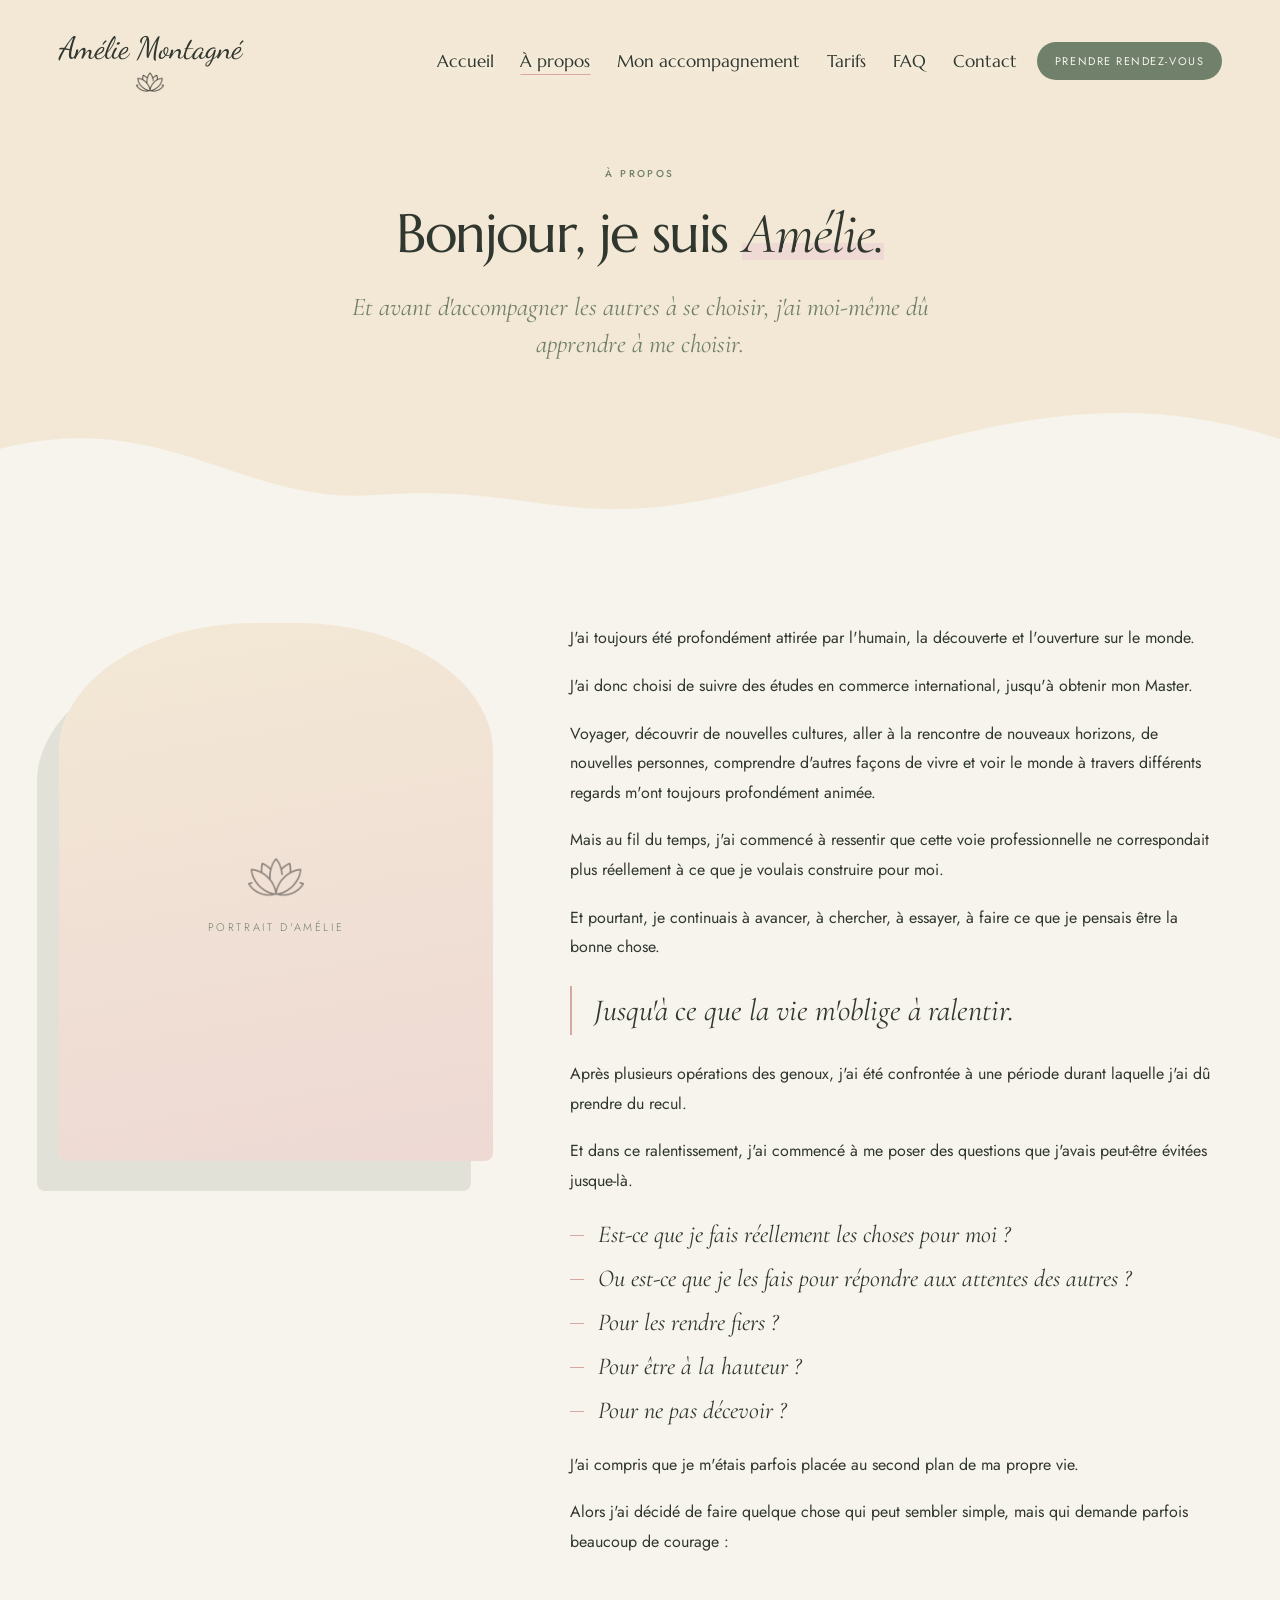
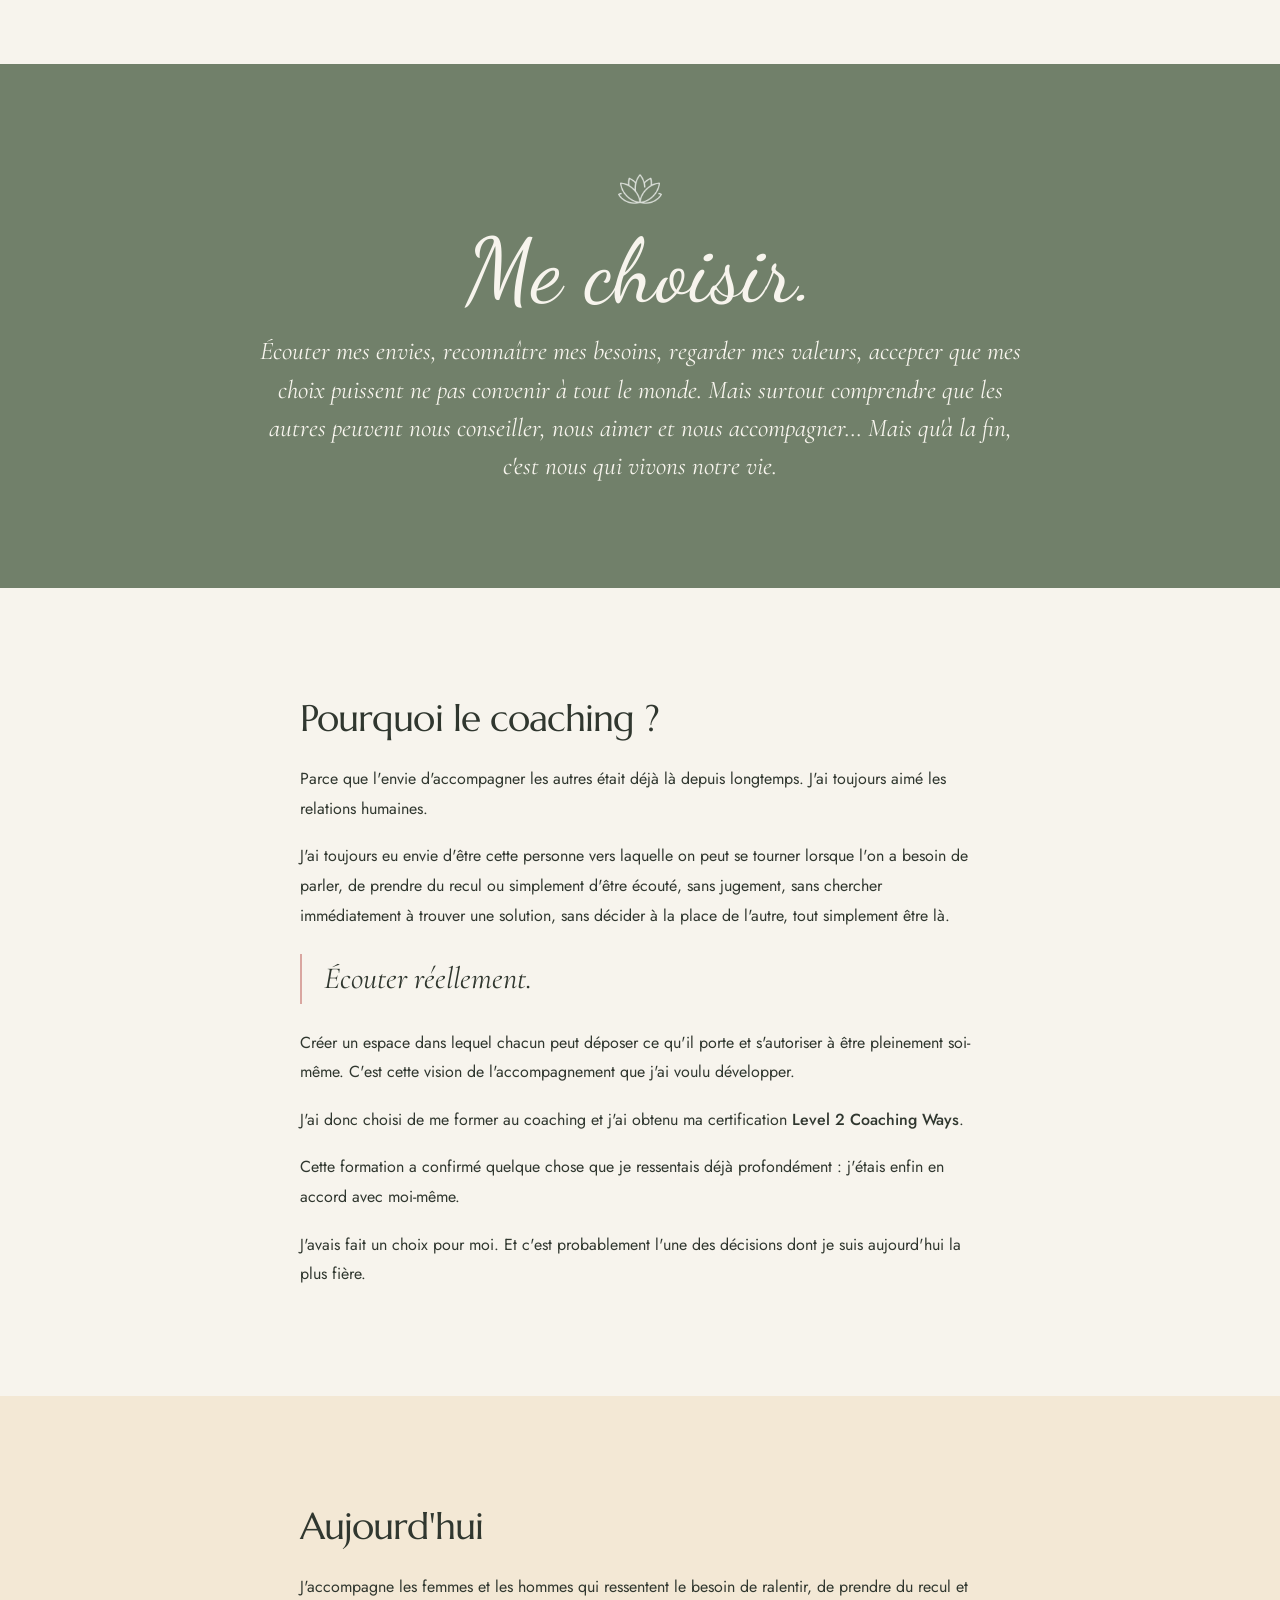
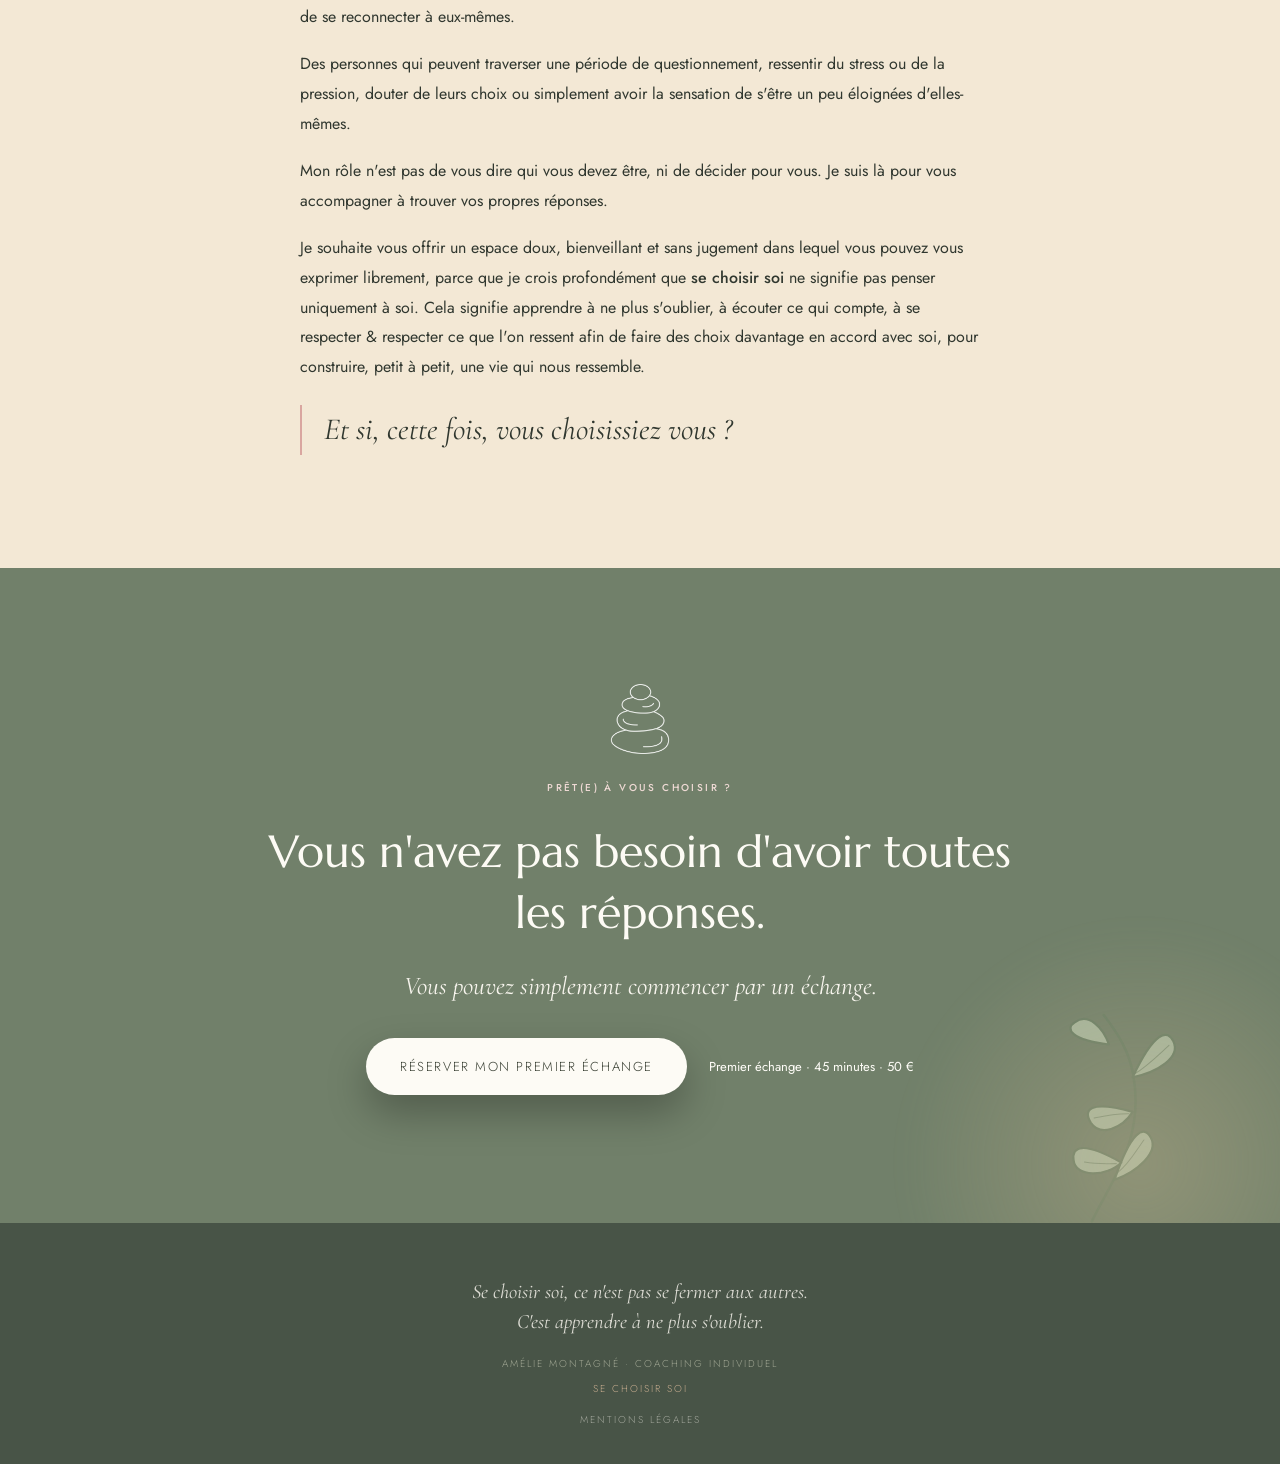
==== public/a-propos.html @ 9d9b241a "Passe le site en plusieurs pages avec les textes du brief d'Amélie Le brief d'Amélie (13 pages) four" ====
<!DOCTYPE html>
<html lang="fr">
<head>
<meta charset="utf-8">
<meta name="viewport" content="width=device-width, initial-scale=1, viewport-fit=cover">
<title>À propos — Amélie Montagné · Se choisir soi</title>
<meta name="description" content="Avant d'accompagner les autres à se choisir, Amélie Montagné a dû apprendre à se choisir elle-même. Son parcours, et pourquoi le coaching.">
<meta name="robots" content="noindex, nofollow">
<meta name="theme-color" content="#474E3F">
<link rel="icon" href="favicon-v1.png">
<link rel="preconnect" href="https://fonts.googleapis.com">
<link rel="preconnect" href="https://fonts.gstatic.com" crossorigin>
<link href="https://fonts.googleapis.com/css2?family=Cormorant+Garamond:ital,wght@0,300;0,400;1,300&family=Dancing+Script:wght@400;500&family=Jost:wght@300;400;500&family=Marcellus&display=swap" rel="stylesheet">
<link rel="stylesheet" href="tokens.css">
<link rel="stylesheet" href="styles.css">
</head>
<body>

<div class="page">

  <!-- ========== NAV — identique sur toutes les pages (sticky, height:0) ========== -->
  <div class="nav-wrap" id="nav">
    <header class="nav">
      <div class="nav-bar">
        <nav class="nav-links" aria-label="Navigation principale">
          <a href="index.html">Accueil</a>
          <a href="a-propos.html" aria-current="page">À propos</a>
          <a href="accompagnements.html">Mon accompagnement</a>
          <a href="accompagnements.html#tarifs">Tarifs</a>
          <a href="faq.html">FAQ</a>
          <a href="contact.html">Contact</a>
        </nav>
        <a class="nav-cta" href="contact.html">Prendre rendez-vous</a>
        <button class="burger" type="button" aria-label="Ouvrir le menu" aria-expanded="false" aria-controls="menu">
          <span></span><span></span>
        </button>
      </div>
    </header>
  </div>

  <!-- ========== EN-TÊTE DE PAGE ========== -->
  <header class="page-head">
    <a class="page-brand" href="index.html" aria-label="Amélie Montagné, retour à l'accueil">
      <span class="page-brand-name">Amélie Montagné</span>
      <img class="page-brand-lotus" src="illustrations/lotus-personnel.png" alt="" width="512" height="512">
    </a>
    <div class="page-head-in">
      <p class="eyebrow page-eyebrow">À propos</p>
      <h1 class="page-title">Bonjour, je suis <em>Amélie.</em></h1>
      <p class="page-lead">Et avant d'accompagner les autres à se choisir, j'ai moi-même dû apprendre à me choisir.</p>
    </div>
    <div class="hero-wave" aria-hidden="true"><svg viewBox="0 0 1440 130" preserveAspectRatio="none"><path d="M0 53C184 5 270 116 422 105c173-13 211 40 389 2 220-48 399-143 629-65v88H0Z" fill="#F7F4ED"/></svg></div>
  </header>

  <!-- ========== SON PARCOURS ========== -->
  <section class="story" aria-label="Mon parcours">
    <!-- À REMPLACER par le portrait d'Amélie. -->
    <figure class="portrait portrait--tall" aria-label="Emplacement réservé au portrait d'Amélie">
      <img class="portrait-lotus" src="illustrations/lotus-personnel.png" alt="" width="512" height="512" loading="lazy">
      <figcaption>Portrait d'Amélie</figcaption>
    </figure>
    <div class="prose">
      <p>J'ai toujours été profondément attirée par l'humain, la découverte et l'ouverture sur le monde.</p>
      <p>J'ai donc choisi de suivre des études en commerce international, jusqu'à obtenir mon Master.</p>
      <p>Voyager, découvrir de nouvelles cultures, aller à la rencontre de nouveaux horizons, de nouvelles personnes, comprendre d'autres façons de vivre et voir le monde à travers différents regards m'ont toujours profondément animée.</p>
      <p>Mais au fil du temps, j'ai commencé à ressentir que cette voie professionnelle ne correspondait plus réellement à ce que je voulais construire pour moi.</p>
      <p>Et pourtant, je continuais à avancer, à chercher, à essayer, à faire ce que je pensais être la bonne chose.</p>
      <p class="pull">Jusqu'à ce que la vie m'oblige à ralentir.</p>
      <p>Après plusieurs opérations des genoux, j'ai été confrontée à une période durant laquelle j'ai dû prendre du recul.</p>
      <p>Et dans ce ralentissement, j'ai commencé à me poser des questions que j'avais peut-être évitées jusque-là.</p>
      <ul class="questions">
        <li>Est-ce que je fais réellement les choses pour moi&nbsp;?</li>
        <li>Ou est-ce que je les fais pour répondre aux attentes des autres&nbsp;?</li>
        <li>Pour les rendre fiers&nbsp;?</li>
        <li>Pour être à la hauteur&nbsp;?</li>
        <li>Pour ne pas décevoir&nbsp;?</li>
      </ul>
      <p>J'ai compris que je m'étais parfois placée au second plan de ma propre vie.</p>
      <p>Alors j'ai décidé de faire quelque chose qui peut sembler simple, mais qui demande parfois beaucoup de courage&nbsp;:</p>
    </div>
  </section>

  <!-- ========== ME CHOISIR ========== -->
  <section class="statement statement--word" aria-labelledby="me-choisir">
    <img class="statement-lotus" src="illustrations/lotus-personnel.png" alt="" width="512" height="512" loading="lazy">
    <h2 class="statement-word" id="me-choisir">Me choisir.</h2>
    <p class="statement-sub">Écouter mes envies, reconnaître mes besoins, regarder mes valeurs, accepter que mes choix puissent ne pas convenir à tout le monde. Mais surtout comprendre que les autres peuvent nous conseiller, nous aimer et nous accompagner… Mais qu'à la fin, c'est nous qui vivons notre vie.</p>
  </section>

  <!-- ========== POURQUOI LE COACHING ? ========== -->
  <section class="prose-sec" aria-labelledby="pourquoi">
    <div class="prose">
      <h2 id="pourquoi">Pourquoi le coaching&nbsp;?</h2>
      <p>Parce que l'envie d'accompagner les autres était déjà là depuis longtemps. J'ai toujours aimé les relations humaines.</p>
      <p>J'ai toujours eu envie d'être cette personne vers laquelle on peut se tourner lorsque l'on a besoin de parler, de prendre du recul ou simplement d'être écouté, sans jugement, sans chercher immédiatement à trouver une solution, sans décider à la place de l'autre, tout simplement être là.</p>
      <p class="pull">Écouter réellement.</p>
      <p>Créer un espace dans lequel chacun peut déposer ce qu'il porte et s'autoriser à être pleinement soi-même. C'est cette vision de l'accompagnement que j'ai voulu développer.</p>
      <p>J'ai donc choisi de me former au coaching et j'ai obtenu ma certification <b>Level 2 Coaching Ways</b>.</p>
      <p>Cette formation a confirmé quelque chose que je ressentais déjà profondément&nbsp;: j'étais enfin en accord avec moi-même.</p>
      <p>J'avais fait un choix pour moi. Et c'est probablement l'une des décisions dont je suis aujourd'hui la plus fière.</p>
    </div>
  </section>

  <!-- ========== AUJOURD'HUI ========== -->
  <section class="prose-sec prose-sec--beige" aria-labelledby="aujourdhui">
    <div class="prose">
      <h2 id="aujourdhui">Aujourd'hui</h2>
      <p>J'accompagne les femmes et les hommes qui ressentent le besoin de ralentir, de prendre du recul et de se reconnecter à eux-mêmes.</p>
      <p>Des personnes qui peuvent traverser une période de questionnement, ressentir du stress ou de la pression, douter de leurs choix ou simplement avoir la sensation de s'être un peu éloignées d'elles-mêmes.</p>
      <p>Mon rôle n'est pas de vous dire qui vous devez être, ni de décider pour vous. Je suis là pour vous accompagner à trouver vos propres réponses.</p>
      <p>Je souhaite vous offrir un espace doux, bienveillant et sans jugement dans lequel vous pouvez vous exprimer librement, parce que je crois profondément que <b>se choisir soi</b> ne signifie pas penser uniquement à soi. Cela signifie apprendre à ne plus s'oublier, à écouter ce qui compte, à se respecter &amp; respecter ce que l'on ressent afin de faire des choix davantage en accord avec soi, pour construire, petit à petit, une vie qui nous ressemble.</p>
      <p class="pull">Et si, cette fois, vous choisissiez vous&nbsp;?</p>
    </div>
  </section>

  <!-- ========== PRÊT(E) À VOUS CHOISIR ? ========== -->
  <section class="final" aria-labelledby="final-title">
    <img class="final-branch" src="illustrations/branch.svg" alt="" width="180" height="220" loading="lazy">
    <span class="halo halo--a"></span>
    <img class="final-stones" src="illustrations/stones.png" alt="" width="512" height="512" loading="lazy">
    <p class="eyebrow final-eyebrow">Prêt(e) à vous choisir&nbsp;?</p>
    <h2 class="final-title" id="final-title">Vous n'avez pas besoin d'avoir toutes les réponses.</h2>
    <p class="final-text">Vous pouvez simplement commencer par un échange.</p>
    <div class="final-row">
      <a class="btn btn--ivory js-book" href="#" aria-disabled="true">Réserver mon premier échange</a>
      <span class="final-note">Premier échange · 45 minutes · 50 €</span>
    </div>
  </section>

  <footer class="foot">
    <ul class="foot-social" id="foot-social" hidden>
      <li><a class="foot-ico" data-net="instagram" href="#" aria-label="Instagram" rel="noopener" target="_blank">
        <svg viewBox="0 0 24 24" width="18" height="18" fill="none" stroke="currentColor" stroke-width="1.4" aria-hidden="true"><rect x="3" y="3" width="18" height="18" rx="5"></rect><circle cx="12" cy="12" r="4"></circle><circle cx="17.2" cy="6.8" r="1.1" fill="currentColor" stroke="none"></circle></svg>
      </a></li>
      <li><a class="foot-ico" data-net="facebook" href="#" aria-label="Facebook" rel="noopener" target="_blank">
        <svg viewBox="0 0 24 24" width="18" height="18" fill="none" stroke="currentColor" stroke-width="1.4" aria-hidden="true"><path d="M14.5 8.5V6.9c0-.8.3-1.4 1.5-1.4h1.4V2.6c-.6-.1-1.4-.1-2.3-.1-2.4 0-3.9 1.4-3.9 4v2h-2.6v3h2.6v8h3.3v-8h2.5l.4-3z"></path></svg>
      </a></li>
    </ul>

    <a class="foot-mail" id="foot-mail" href="#" hidden></a>

    <p class="foot-sign">Se choisir soi, ce n'est pas se fermer aux autres.<br>C'est apprendre à ne plus s'oublier.</p>
    <span>Amélie Montagné · Coaching individuel</span>
    <span>Se choisir soi</span>

    <nav class="foot-links" aria-label="Liens légaux">
      <a href="mentions-legales.html">Mentions légales</a>
    </nav>
  </footer>

</div>

<!-- ========== Menu mobile — identique sur toutes les pages ========== -->
<div class="menu" id="menu" role="dialog" aria-modal="true" aria-label="Menu">
  <div class="menu-top">
    <img class="menu-lockup" src="logo-lockup-ivoire-v2.png" alt="Amélie Montagné" width="600" height="378">
    <button class="menu-close" type="button" aria-label="Fermer le menu">
      <svg width="22" height="22" viewBox="0 0 24 24" fill="none" stroke="#FBF8F0" stroke-width="1.2" stroke-linecap="round"><path d="M5 5l14 14M19 5L5 19"></path></svg>
    </button>
  </div>
  <nav class="menu-links" aria-label="Navigation mobile">
    <a href="index.html">Accueil</a>
    <a href="a-propos.html">À propos</a>
    <a href="accompagnements.html">Mon accompagnement</a>
    <a href="accompagnements.html#tarifs">Tarifs</a>
    <a href="faq.html">FAQ</a>
    <a href="contact.html">Contact</a>
  </nav>
  <a class="menu-cta" href="contact.html">Prendre rendez-vous</a>
</div>

<script src="site.js"></script>
</body>
</html>
---- public/tokens.css ----
/*
  Design tokens extraits du site "Amélie Montagné — Se choisir soi"
  (maquette Quattro Visual : https://www.quattrovisual.com/amelie-montagne-maquette1)
  Extraction fidèle des custom properties CSS trouvées dans :root.
  À coller tel quel en haut de votre feuille de style principale.
*/

:root {
  /* Direction artistique Se choisir soi : photo chaude, sauge et accent feutre */
  --art-cream: #F7F4ED;
  --art-beige: #F3E8D5;
  --art-sage: #71806A;
  --art-sage-light: #A7B29D;
  --art-pink: #D9A6A0;
  --art-pink-light: #EED9D4;
  --art-ink: #30372F;
  /* Lotus noir fourni : 1 = noir d'origine ; 0.78 l'adoucit pour se fondre dans la teinte du logo. */
  --hero-lotus-opacity: .78;
  /* Photo principale : 1 = rendu d'origine ; moins de 1 = effet atténué */
  --hero-brightness: 1;
  --hero-saturation: 1;
  /* Premier écran, sur ordinateur : baissez ces tailles pour alléger les blocs rouge et vert. */
  --hero-logo-size: clamp(36px, 3.35vw, 52px);  /* Nom Amélie Montagné */
  --hero-title-size: clamp(44px, 4.25vw, 61px); /* Grand titre à droite */
  --hero-copy-size: clamp(16px, 1.28vw, 19px); /* Paragraphe sous le titre */
  --hero-button-size: 19px;                    /* Texte du bouton vert */
  /* Position du bloc vert : augmentez le décalage pour le pousser à droite. */
  --hero-text-right-shift: 50px;
  /* Distance depuis le haut : augmentez-la pour éloigner le titre du logo. */
  --hero-text-start: 214px;
  /* Espace entre le lotus et « Coaching individuel · … » : baissez-le pour rapprocher le texte. */
  --hero-tagline-gap: 14px;
  /* Verts (couleur de marque) */
  --green-brand:   #555C4C;
  --green-deep:    #4C5343;
  --green-light:   #6E7663;
  --green-darkest: #3F463A;

  /* Encre / textes */
  --ink:       #3A4034;
  --text:      #6E6858;
  --text-soft: #8C8574;

  /* Fonds clairs */
  --ivory:      #FBF8F0;
  --ivory-alt:  #FDFBF5;
  --beige:      #F7F3E9;
  --beige-deep: #EFEADC;
  --line:       #E6E2D2;

  /* Accents */
  --taupe:      #C6AC8F;
  --ocre-dark:  #A08A63;
  --ocre-light: #E3C79A;
  --sage:       #DCE2C8;
  --sage-chip:  #DDE3CB;

  /* Placeholders (utilisés pour les zones photo) */
  --ph-1: #E4D9C4;
  --ph-2: #CFD6BB;
  --ph-3: #C9C2A6;
  --ph-4: #9EA882;

  /* Texte/overlay sur fond vert */
  --on-green:      #FBF8F0;
  --on-green-soft: rgba(251,248,240,.78);
  --on-green-mute: rgba(251,248,240,.62);
  --hair-green:    rgba(251,248,240,.16);
  --hair-light:    rgba(58,64,52,.12);

  /* Effet verre / glassmorphism (cartes du hero) */
  --glass-bg:     rgba(251,248,240,.10);
  --glass-border: rgba(251,248,240,.18);

  /* Rythme / espacements responsives */
  --sec-x: clamp(26px, 4.6vw, 60px);
  --sec-y: clamp(66px, 8.4vw, 120px);
  --nav-x: clamp(16px, 3.5vw, 50px);
  --nav-y: clamp(16px, 2.4vw, 34px);

  /* Easing des transitions */
  --ease: cubic-bezier(.4,0,.2,1);
}

/*
  Polices (Google Fonts) réellement utilisées par le site — 3 familles :
  - Jost, sans-serif                 → corps de texte / UI
  - Marcellus, serif                 → titres
  - "Cormorant Garamond", serif      → citations en italique (ex: « Je peux souffler ici. »)

  (Note : "Inter" et "Roboto Mono" apparaissent aussi dans le CSS calculé de
  l'onglet, mais via des @font-face pointant vers "chrome-extension://" —
  ce sont des polices injectées par une extension du navigateur, pas par le
  site lui-même. Ignorez-les.)

  Le <link> Google Fonts exact (avec les bonnes graisses) est déjà dans le
  <head> de index.html si vous avez copié le code source de la page :
  https://fonts.googleapis.com/css2?family=Cormorant+Garamond:ital,wght@0,300;0,400;1,300&family=Jost:wght@300;400;500&family=Marcellus&display=swap
*/
---- public/styles.css ----
/* ============================================================
   Amelie Montagne — maquette 1 « Aura »
   Feuille de style principale.
   Les variables (:root) vivent dans tokens.css, charge AVANT ce fichier.
   Desktop >= 1024px · mobile < 1024px (elargi a 720px entre 768 et 1023)
   ============================================================ */

/* ---------- Reset ---------- */
*,*::before,*::after{box-sizing:border-box}
html{
  overflow-x:clip;              /* clip (et non hidden) : ne casse pas position:sticky */
  scroll-behavior:smooth;
  -webkit-text-size-adjust:100%;
}
body{
  margin:0;
  font-family:'Jost',sans-serif;
  font-weight:300;
  background:var(--green-darkest);
  color:var(--text);
  -webkit-font-smoothing:antialiased;
}
img{display:block;max-width:100%}
svg{display:block}
h1,h2,h3,p,figure,ul,li{margin:0;padding:0}
ul{list-style:none}
a{color:inherit;text-decoration:none}
button{font:inherit;color:inherit;background:none;border:0;padding:0;cursor:pointer}
[id]{scroll-margin-top:120px}

/* ---------- Animations ---------- */
@keyframes floatA{0%,100%{transform:translateY(0)}50%{transform:translateY(-18px)}}
@keyframes floatB{0%,100%{transform:translateY(0) rotate(-2deg)}50%{transform:translateY(-26px) rotate(-2deg)}}
@keyframes spinSlow{to{transform:rotate(360deg)}}
@keyframes sheen{0%{background-position:-60% 0}100%{background-position:160% 0}}
@keyframes menuIn{from{opacity:0}to{opacity:1}}

/* ---------- Page ---------- */
.page{
  max-width:1440px;
  margin:0 auto;
  background:var(--ivory-alt);
  position:relative;
}

/* ============================================================
   NAV — sticky sans bug
   height:0 => la barre ne consomme aucune hauteur de flux et
   reste collee en haut. Aucun ancetre en overflow:hidden.
   ============================================================ */
.nav-wrap{
  position:sticky;
  top:0;
  z-index:60;
  height:0;                       /* pas de saut de layout */
  pointer-events:none;
}
.nav{
  pointer-events:auto;
  margin:0 var(--nav-x);
  padding-top:calc(var(--nav-y) + env(safe-area-inset-top, 0px));
}
.nav-bar{
  display:flex;
  align-items:center;
  justify-content:space-between;
  gap:20px;
  padding:14px 22px 14px 26px;
  border-radius:99px;
  background:var(--glass-bg);
  border:1px solid var(--glass-border);
  -webkit-backdrop-filter:blur(14px);
  backdrop-filter:blur(14px);
  transition:background .2s var(--ease), box-shadow .2s var(--ease), border-color .2s var(--ease);
}
.nav-wrap.is-scrolled .nav-bar{
  background:rgba(71,78,63,.82);
  border-color:rgba(251,248,240,.14);
  box-shadow:0 8px 24px rgba(20,24,16,.25);
}
.nav-brand{display:flex;align-items:center;gap:14px;min-width:0}
.nav-lockup{height:46px;width:auto;flex:none}
.menu-lockup{height:38px;width:auto;flex:none}
.nav-links{
  display:flex;gap:26px;
  font-size:12px;letter-spacing:.16em;text-transform:uppercase;
  color:rgba(253,251,245,.78);
}
.nav-links a{transition:color .18s var(--ease)}
.nav-links a:hover{color:var(--ivory-alt)}
.nav-cta{
  background:var(--ivory-alt);color:var(--ink);
  font-size:12px;letter-spacing:.16em;text-transform:uppercase;
  padding:12px 22px;border-radius:99px;white-space:nowrap;
  transition:background .18s var(--ease);
}
.nav-cta:hover{background:#F2ECDD}
.burger{display:none;flex-direction:column;gap:5px;padding:8px 4px}
.burger span{width:20px;height:1px;background:var(--ivory);display:block}
.is-inert{cursor:default;opacity:.72}

/* ---------- Menu mobile plein ecran ---------- */
.menu{
  position:fixed;inset:0;z-index:100;
  background:var(--green-deep);
  display:none;
  flex-direction:column;
  padding:calc(24px + env(safe-area-inset-top,0px)) 26px calc(34px + env(safe-area-inset-bottom,0px));
}
.menu.is-open{display:flex;animation:menuIn .2s var(--ease)}
.menu-top{display:flex;align-items:center;justify-content:space-between}
.menu-close{width:44px;height:44px;display:flex;align-items:center;justify-content:center;margin-right:-10px}
.menu-links{
  display:flex;flex-direction:column;gap:26px;
  margin:auto 0;
  font-family:'Marcellus',serif;font-size:26px;color:var(--ivory);
}
.menu-links a{transition:color .18s var(--ease)}
.menu-links a:hover{color:var(--ocre-light)}
.menu-cta{
  display:block;text-align:center;
  background:var(--ivory);color:var(--ink);
  font-size:13px;letter-spacing:.14em;text-transform:uppercase;
  padding:18px 0;border-radius:99px;
}

/* ---------- Primitives ---------- */
.eyebrow{
  display:flex;align-items:center;gap:clamp(12px,1vw,14px);
  font-size:clamp(10px,.78vw,11px);
  letter-spacing:.38em;text-transform:uppercase;
}
.eyebrow .rule{width:clamp(28px,2.6vw,38px);height:1px;display:block;flex:none}
.eyebrow--hero{color:#D9C9A7;letter-spacing:.44em}
.eyebrow--hero .rule{background:rgba(227,199,154,.8)}
.eyebrow--light{color:#A3B18A}
.eyebrow--light .rule{display:none}
.eyebrow--on-green{color:var(--sage);letter-spacing:.4em;justify-content:center}
.eyebrow--on-green .rule{background:var(--taupe)}
.eyebrow--ocre{color:var(--ocre-dark);letter-spacing:.4em}
.eyebrow--ocre .rule{background:var(--taupe)}

.btn{
  display:inline-block;text-align:center;
  border-radius:99px;white-space:nowrap;
  font-size:clamp(13px,1vw,14px);letter-spacing:.12em;text-transform:uppercase;
  transition:background .18s var(--ease), border-color .18s var(--ease), color .18s var(--ease);
}
.btn--ivory{
  background:var(--ivory-alt);color:var(--ink);
  padding:19px 34px;box-shadow:0 18px 40px rgba(0,0,0,.28);
}
.btn--ivory:hover{background:#F2ECDD}
.btn--ghost{
  border:1px solid rgba(253,251,245,.4);color:var(--ivory-alt);
  padding:18px 30px;
}
.btn--ghost:hover{border-color:var(--ivory-alt)}
.btn--outline{
  border:1px solid rgba(251,248,240,.42);color:var(--ivory);
  font-size:12px;letter-spacing:.18em;padding:17px 32px;
}
.btn--outline:hover{border-color:var(--ivory)}
.btn--green{
  background:var(--green-brand);color:var(--ivory-alt);
  font-size:12px;letter-spacing:.16em;padding:17px 30px;
  box-shadow:0 18px 32px rgba(58,64,52,.22);
}
.btn--green:hover{background:#4C5343}
.link-under{
  align-self:flex-start;
  font-size:clamp(12px,1vw,13px);letter-spacing:.18em;text-transform:uppercase;
  color:var(--ink);border-bottom:1px solid var(--taupe);padding-bottom:6px;
  transition:color .18s var(--ease), border-color .18s var(--ease);
}
.link-under:hover{color:var(--ocre-dark);border-color:var(--ocre-dark)}

.halo{position:absolute;border-radius:50%;display:block;pointer-events:none}

.only-mobile{display:none}

/* ============================================================
   1. HERO
   ============================================================ */
.hero{
  position:relative;
  overflow:hidden;
  min-height:1000px;
  display:flex;
  background:radial-gradient(120% 90% at 78% 22%, #6E7663 0%, #5A6150 45%, #474E3F 100%);
}
.hero .halo--a{
  width:760px;height:760px;right:-120px;top:60px;
  background:radial-gradient(circle at 40% 35%, rgba(198,172,143,.30), rgba(198,172,143,0) 62%);
  filter:blur(10px);
}
.hero .halo--b{
  width:520px;height:520px;left:-160px;bottom:-140px;
  background:radial-gradient(circle at 50% 50%, rgba(169,185,138,.28), rgba(169,185,138,0) 65%);
  filter:blur(14px);
}
.hero-in{
  position:relative;
  flex:1;
  display:grid;
  grid-template-columns:minmax(0,600px) minmax(0,600px);
  grid-template-rows:auto auto;
  justify-content:space-between;
  column-gap:clamp(40px,9.3vw,134px);
  align-content:space-between;
  padding:150px 56px 70px 50px;
}
.hero-text{display:flex;flex-direction:column;gap:28px;grid-column:1;grid-row:1}
.hero-title{
  font-family:'Cormorant Garamond',serif;font-weight:300;
  font-size:clamp(40px,6.4vw,92px);line-height:.99;letter-spacing:-.02em;
  color:var(--ivory-alt);text-wrap:pretty;
}
.hero-title em{
  font-style:italic;
  background:linear-gradient(100deg,#E3C79A,#CFD6BB 55%,#E3C79A);
  -webkit-background-clip:text;background-clip:text;color:transparent;
}
.hero-lead{
  font-size:clamp(15px,1.2vw,17px);line-height:1.85;
  color:var(--on-green-soft);max-width:430px;
}
.hero-cta{display:flex;align-items:center;gap:20px;margin-top:6px;flex-wrap:wrap}

/* Composition visuelle : tout en % => fluide, ratio conserve */
.hero-visual{
  position:relative;
  grid-column:2;grid-row:1 / -1;
  align-self:start;
  width:100%;max-width:600px;
  aspect-ratio:600/740;
  margin-top:-18px;
}
.hv-ring{
  position:absolute;left:-5%;top:8.1%;width:103.33%;aspect-ratio:1;
  border-radius:50%;border:1px solid rgba(227,199,154,.38);
  animation:spinSlow 44s linear infinite;
}
.hv-ring span{
  position:absolute;top:-5px;left:50%;width:9px;height:9px;margin-left:-4px;
  border-radius:50%;background:var(--ocre-light);display:block;
}
.hv-dash{
  position:absolute;left:5%;top:17.6%;width:83.33%;aspect-ratio:1;
  border-radius:50%;border:1px dashed rgba(207,214,187,.35);
}
.hv-arch-float{
  position:absolute;left:12.33%;top:2.4%;width:71.67%;height:81.1%;
  animation:floatA 10s ease-in-out infinite;
}
.hv-arch{
  position:absolute;inset:0;overflow:hidden;
  border-radius:50% 50% 16px 16px / 35.83% 35.83% 16px 16px;
  background:linear-gradient(165deg,var(--ph-1) 0%,var(--ph-3) 55%,var(--ph-4) 100%);
  transform:perspective(1600px) rotateY(-14deg) rotateX(5deg);
  box-shadow:-46px 60px 100px rgba(0,0,0,.42), inset 0 1px 0 rgba(255,255,255,.35);
}
.hv-arch::after{
  content:"";position:absolute;inset:0;
  background:linear-gradient(105deg, rgba(255,255,255,0) 38%, rgba(255,255,255,.28) 50%, rgba(255,255,255,0) 62%);
  background-size:220% 100%;
  animation:sheen 9s linear infinite;
}
.hv-quote{
  position:absolute;left:-7.7%;bottom:13%;width:41%;min-width:200px;
  padding:22px 26px;border-radius:20px;
  background:rgba(253,251,245,.14);border:1px solid rgba(253,251,245,.22);
  -webkit-backdrop-filter:blur(16px);backdrop-filter:blur(16px);
  box-shadow:0 26px 48px rgba(0,0,0,.34);
  transform:perspective(1000px) rotateY(12deg);
  display:flex;flex-direction:column;gap:10px;
}
.hv-quote b{
  font-family:'Cormorant Garamond',serif;font-style:italic;font-weight:400;
  font-size:23px;color:var(--ivory-alt);
}
.hv-quote span{
  font-size:10px;line-height:1.7;letter-spacing:.18em;text-transform:uppercase;
  color:rgba(253,251,245,.55);
}
.hero-facts{
  grid-column:1 / -1;grid-row:2;
  display:flex;gap:16px;
}
.hero-facts li{
  width:230px;padding:24px 26px;border-radius:22px;
  background:var(--glass-bg);border:1px solid var(--glass-border);
  -webkit-backdrop-filter:blur(16px);backdrop-filter:blur(16px);
  transform:perspective(1200px) rotateY(9deg) rotateX(4deg);
  box-shadow:0 26px 50px rgba(0,0,0,.25);
  display:flex;flex-direction:column;gap:8px;
}
.hero-facts b{font-family:'Marcellus',serif;font-weight:400;font-size:30px;color:var(--ivory-alt)}
.hero-facts span{font-size:13px;letter-spacing:.1em;color:rgba(253,251,245,.7)}

/* ============================================================
   2. BANDEAU
   ============================================================ */
.band{background:var(--green-deep);padding:22px 0;overflow:hidden}
.band p{
  font-family:'Cormorant Garamond',serif;font-style:italic;
  font-size:clamp(16px,1.8vw,26px);color:#B9B092;
  white-space:nowrap;text-align:center;letter-spacing:.02em;
}

/* ============================================================
   3. UN ESPACE POUR VOUS
   ============================================================ */
.about{
  padding:var(--sec-y) var(--sec-x);
  display:grid;grid-template-columns:1fr 1fr;
  gap:clamp(40px,5vw,70px);align-items:center;
}
.about-visual{
  position:relative;height:520px;border-radius:6px;overflow:hidden;
  background:linear-gradient(160deg,var(--ph-1),var(--ph-2));
  transform:perspective(1400px) rotateY(-13deg) rotateX(6deg);
  box-shadow:-50px 60px 90px rgba(58,64,52,.28);
}
.about-visual span{
  position:absolute;bottom:22px;left:24px;
  font-size:11px;letter-spacing:.2em;text-transform:uppercase;color:#5F6647;
}
.about-visual::after{
  content:"";position:absolute;inset:0;
  background:linear-gradient(105deg, rgba(255,255,255,0) 35%, rgba(255,255,255,.35) 50%, rgba(255,255,255,0) 65%);
  background-size:220% 100%;animation:sheen 6s linear infinite;
}
.about-text{display:flex;flex-direction:column;gap:24px}
.about-title{
  font-family:'Cormorant Garamond',serif;font-weight:300;
  font-size:clamp(38px,3.9vw,56px);line-height:1.1;
  color:var(--ink);text-wrap:pretty;
}
.about-p1{font-size:clamp(15px,1.2vw,17px);line-height:1.95;color:var(--text);max-width:480px}
.about-p2{font-size:clamp(15px,1.1vw,16px);line-height:1.9;color:var(--text-soft);max-width:480px}
.about-text .link-under{margin-top:8px}

/* ============================================================
   4. LES CINQ AXES
   ============================================================ */
.axes-sec{position:relative;background:var(--green-brand);padding:var(--sec-y) var(--sec-x);overflow:hidden}
.axes-sec .halo--a{
  width:660px;height:660px;left:-220px;top:-220px;
  background:radial-gradient(circle, rgba(214,222,190,.18), rgba(214,222,190,0) 66%);filter:blur(18px);
}
.axes-sec .halo--b{
  width:520px;height:520px;right:-160px;bottom:-220px;
  background:radial-gradient(circle, rgba(198,172,143,.20), rgba(198,172,143,0) 66%);filter:blur(16px);
}
.axes-head{position:relative;display:flex;flex-direction:column;align-items:center;text-align:center;gap:18px}
.axes-title{
  font-family:'Cormorant Garamond',serif;font-weight:300;
  font-size:clamp(38px,4.45vw,64px);line-height:1.05;letter-spacing:-.015em;
  color:var(--ivory);max-width:820px;
}
.axes-sub{font-size:clamp(14px,1.2vw,17px);line-height:1.85;color:rgba(251,248,240,.66);max-width:560px}
.axes-wrap{position:relative;margin-top:clamp(38px,5.2vw,74px)}
.axes-line{
  position:absolute;left:60px;right:60px;top:50%;height:1px;
  background:repeating-linear-gradient(90deg, rgba(251,248,240,.34) 0 5px, transparent 5px 12px);
}
.axes{position:relative;display:grid;grid-template-columns:repeat(5,1fr)}
.axis{display:grid;grid-template-rows:1fr 104px 1fr;align-items:center;justify-items:center}
.axis-medal{
  grid-row:2;width:104px;height:104px;border-radius:50%;
  background:var(--ivory);box-shadow:0 18px 34px rgba(30,34,26,.30);
  display:flex;align-items:center;justify-content:center;flex:none;
}
.axis-medal svg{width:38px;height:38px}
.axis-body{
  grid-row:1;align-self:end;padding:0 12px 34px;
  display:flex;flex-direction:column;gap:9px;align-items:center;text-align:center;
}
.axis:nth-child(even) .axis-body{grid-row:3;align-self:start;padding:34px 12px 0}
.axis-num{font-family:'Cormorant Garamond',serif;font-weight:300;font-size:22px;color:rgba(251,248,240,.42)}
.axis-title{font-family:'Marcellus',serif;font-size:clamp(18px,1.6vw,23px);line-height:1.25;color:var(--ivory)}
.axis-desc{font-size:clamp(13px,1vw,14px);line-height:1.75;color:var(--on-green-mute);max-width:200px}
.axes-foot{
  position:relative;margin-top:clamp(34px,5.8vw,84px);
  display:flex;flex-direction:column;align-items:center;gap:clamp(18px,1.6vw,22px);
}
.axes-quote{
  font-family:'Cormorant Garamond',serif;font-style:italic;font-weight:300;
  font-size:clamp(23px,2.2vw,32px);line-height:1.4;
  color:var(--ivory);max-width:700px;text-align:center;
}

/* ============================================================
   5. TARIFS
   ============================================================ */
.pricing{position:relative;background:var(--beige);padding:var(--sec-y) var(--sec-x);overflow:hidden}
.pricing .halo--a{
  width:560px;height:560px;right:-190px;top:-170px;
  background:radial-gradient(circle, rgba(198,172,143,.24), rgba(198,172,143,0) 66%);filter:blur(16px);
}
.pricing-in{position:relative;display:grid;grid-template-columns:370px 1fr;gap:clamp(40px,6.2vw,90px);align-items:start}
.pricing-intro{display:flex;flex-direction:column;gap:22px}
.pricing-title{
  font-family:'Cormorant Garamond',serif;font-weight:300;
  font-size:clamp(38px,3.9vw,56px);line-height:1.06;letter-spacing:-.015em;color:var(--ink);
}
.pricing-lead{font-size:clamp(14px,1.1vw,16px);line-height:1.85;color:var(--text)}
.certif{display:flex;align-items:center;gap:18px;margin-top:14px}
.certif img{width:150px;height:auto;flex:none}
.certif span{font-size:13px;line-height:1.7;letter-spacing:.04em;color:var(--text-soft)}

.p-list{display:flex;flex-direction:column;border-top:1px solid var(--hair-light)}
.p-row{
  display:grid;
  grid-template-columns:44px max-content 1fr 210px;
  grid-template-areas:"num title badge price" "num desc desc price";
  align-items:center;row-gap:7px;
  padding:30px 0;border-bottom:1px solid var(--hair-light);
}
.p-num{grid-area:num;font-family:'Marcellus',serif;font-size:13px;letter-spacing:.14em;color:#B8A487;padding-right:28px}
.p-title{grid-area:title;font-family:'Marcellus',serif;font-size:clamp(19px,1.75vw,25px);line-height:1.1;color:var(--ink)}
.p-badge{
  grid-area:badge;justify-self:start;margin-left:12px;
  font-size:10px;letter-spacing:.18em;text-transform:uppercase;
  color:var(--ivory-alt);background:#656D4A;padding:6px 11px;border-radius:99px;white-space:nowrap;
}
.p-desc{grid-area:desc;font-size:clamp(13px,1.05vw,15px);line-height:1.65;color:var(--text-soft)}
.p-price{grid-area:price;display:flex;flex-direction:column;align-items:flex-end;gap:4px;padding-left:28px}
.p-amount{font-family:'Cormorant Garamond',serif;font-weight:300;font-size:clamp(34px,3.05vw,44px);line-height:1;color:var(--ink)}
.p-unit{font-size:11px;letter-spacing:.18em;text-transform:uppercase;color:var(--ocre-dark);white-space:nowrap}
.p-row--featured{
  background:var(--beige-deep);border-radius:16px;border-bottom:0;
  margin:6px -28px;padding:30px 28px;
}
.p-foot{display:flex;align-items:center;justify-content:space-between;gap:36px;padding-top:34px}
.p-foot-left{display:flex;align-items:center;gap:18px}
.p-foot-logo{width:132px;height:auto;flex:none;display:none}
.p-foot-clock{flex:none}
.p-foot-txt{display:flex;flex-direction:column;gap:5px}
.p-foot-txt b{font-family:'Marcellus',serif;font-weight:400;font-size:clamp(16px,1.4vw,20px);color:var(--ink)}
.p-foot-txt span{font-size:clamp(13px,1vw,14px);color:var(--text-soft)}

/* ============================================================
   6. CONTACT
   Fond vert : maintient l'alternance sombre/clair entre sections.
   ============================================================ */
.contact{position:relative;background:var(--green-brand);padding:var(--sec-y) var(--sec-x);overflow:hidden}
.contact .halo--a{
  width:620px;height:620px;left:-230px;bottom:-270px;
  background:radial-gradient(circle, rgba(214,222,190,.18), rgba(214,222,190,0) 66%);filter:blur(18px);
}
.contact-in{
  position:relative;display:grid;grid-template-columns:1fr 1fr;
  gap:clamp(40px,6.2vw,90px);align-items:center;
}
.contact-intro{display:flex;flex-direction:column;gap:22px}
/* .eyebrow--on-green est centre dans la section Axes : on le realigne ici. */
.contact-intro .eyebrow{justify-content:flex-start}
.contact-title{
  font-family:'Cormorant Garamond',serif;font-weight:300;
  font-size:clamp(34px,3.7vw,54px);line-height:1.04;letter-spacing:-.015em;
  color:var(--ivory-alt);text-wrap:balance;
}
.contact-title em{font-style:italic;color:var(--ocre-light)}
.contact-lead{
  font-size:clamp(14px,1.05vw,16px);line-height:1.85;
  color:var(--on-green-soft);max-width:46ch;
}

.contact-form{
  background:var(--ivory-alt);border:1px solid var(--line);
  padding:clamp(26px,2.6vw,38px);
  display:flex;flex-direction:column;gap:20px;
  box-shadow:0 26px 54px rgba(34,39,30,.26);
}
.cf-head{
  display:flex;justify-content:space-between;align-items:center;gap:16px;
  padding-bottom:16px;border-bottom:1px solid var(--line);
  font-size:10px;letter-spacing:.2em;text-transform:uppercase;color:var(--text-soft);
}
.cf-grid{display:grid;grid-template-columns:1fr 1fr;gap:20px}
.cf-field{display:flex;flex-direction:column;gap:8px;min-width:0}
.cf-field label{font-family:'Marcellus',serif;font-size:12px;letter-spacing:.1em;color:var(--ink)}
.cf-field input,.cf-field textarea{
  font:inherit;font-size:15px;color:var(--ink);
  background:none;border:0;border-bottom:1px solid var(--line);
  padding:8px 0;border-radius:0;width:100%;
  transition:border-color .18s var(--ease);
}
.cf-field textarea{resize:vertical;min-height:76px;line-height:1.7}
.cf-field input::placeholder,.cf-field textarea::placeholder{color:var(--text-soft);opacity:.72}
.cf-field input:focus,.cf-field textarea:focus{outline:none;border-bottom-color:var(--ocre-dark)}
.cf-field input:focus-visible,.cf-field textarea:focus-visible{outline:2px solid var(--ocre-light);outline-offset:3px}
.cf-submit{width:100%;margin-top:4px}
.cf-submit[disabled]{opacity:.55;cursor:default}
.cf-note{font-size:11px;line-height:1.7;text-align:center;color:var(--text-soft)}
.cf-status{font-size:13px;line-height:1.7;text-align:center;color:var(--green-brand);display:none}
.cf-status.is-shown{display:block}
.cf-status.is-error{color:#96594A}
/* Piege a robots : jamais visible, jamais atteignable au clavier. */
.cf-hp{position:absolute;left:-9999px;width:1px;height:1px;overflow:hidden}

/* ============================================================
   7. FAQ
   Fond clair : s'intercale entre Contact (vert) et CTA final (vert).
   Accordeon natif <details> : accessible et fonctionnel sans JS.
   ============================================================ */
.faq{position:relative;background:var(--beige);padding:var(--sec-y) var(--sec-x);overflow:hidden}
.faq-in{
  position:relative;max-width:900px;margin:0 auto;
  display:flex;flex-direction:column;gap:clamp(30px,3.4vw,46px);
}
.faq-head{display:flex;flex-direction:column;gap:16px;align-items:center;text-align:center}
.faq-title{
  font-family:'Cormorant Garamond',serif;font-weight:300;
  font-size:clamp(32px,3.6vw,52px);line-height:1.08;letter-spacing:-.015em;
  color:var(--ink);text-wrap:balance;
}
.faq-list{display:flex;flex-direction:column;border-top:1px solid var(--line)}
.faq-item{border-bottom:1px solid var(--line)}
.faq-item summary{
  list-style:none;cursor:pointer;
  display:flex;align-items:center;justify-content:space-between;gap:20px;
  padding:22px 4px;
  font-family:'Marcellus',serif;font-size:clamp(16px,1.5vw,20px);line-height:1.35;
  color:var(--ink);
  transition:color .18s var(--ease);
}
.faq-item summary::-webkit-details-marker{display:none}
.faq-item summary:hover{color:var(--ocre-dark)}
.faq-item summary:focus-visible{outline:2px solid var(--ocre-dark);outline-offset:3px;border-radius:3px}
/* Signe + / − dessine en CSS : deux traits, dont un pivote a l'ouverture. */
.faq-item summary::after{
  content:"";flex:none;position:relative;
  width:15px;height:15px;
  background:
    linear-gradient(var(--ocre-dark),var(--ocre-dark)) center/15px 1px no-repeat,
    linear-gradient(var(--ocre-dark),var(--ocre-dark)) center/1px 15px no-repeat;
  transition:transform .22s var(--ease);
}
.faq-item[open] summary::after{transform:rotate(90deg);background-size:0 0, 1px 15px}
.faq-answer{padding:0 4px 26px;max-width:70ch}
.faq-answer p{font-size:clamp(14px,1.05vw,16px);line-height:1.85;color:var(--text)}
.faq-answer p+p{margin-top:12px}
.faq-answer strong{font-weight:400;color:var(--ink)}


/* ============================================================
   8. CTA FINAL + FOOTER
   ============================================================ */
.final{
  position:relative;overflow:hidden;
  background:radial-gradient(110% 120% at 20% 10%, #6E7663 0%, #4C5343 62%);
  color:var(--ivory-alt);
  padding:clamp(76px,9vw,130px) var(--sec-x);
  display:flex;flex-direction:column;align-items:center;text-align:center;gap:clamp(20px,2.1vw,30px);
}
.final .halo--a{
  width:520px;height:520px;right:-120px;bottom:-200px;
  background:radial-gradient(circle, rgba(227,199,154,.28), rgba(227,199,154,0) 65%);filter:blur(12px);
}
.final-orb{
  position:relative;width:clamp(62px,5.6vw,80px);height:clamp(62px,5.6vw,80px);border-radius:50%;
  background:linear-gradient(150deg,#F2E7CF,#C6AC8F 45%,#8B8F6A);
  box-shadow:inset -8px -10px 24px rgba(0,0,0,.28), 0 22px 40px rgba(0,0,0,.3);
  animation:floatB 7s ease-in-out infinite;
}
.final-title{
  position:relative;
  font-family:'Cormorant Garamond',serif;font-weight:300;
  font-size:clamp(34px,4.2vw,60px);line-height:1.2;max-width:840px;text-wrap:pretty;
}
.final-row{position:relative;display:flex;align-items:center;gap:22px;margin-top:10px;flex-wrap:wrap;justify-content:center}
.final-note{font-size:clamp(13px,1vw,14px);color:rgba(253,251,245,.65)}

.foot{
  background:var(--green-darkest);
  padding:34px 26px calc(34px + env(safe-area-inset-bottom,0px));
  display:flex;flex-direction:column;gap:10px;align-items:center;text-align:center;
}
.foot span{font-size:10px;letter-spacing:.2em;text-transform:uppercase;color:#9FA592}
.foot span+span{color:var(--taupe)}
.foot .credit{color:rgba(251,248,240,.38);letter-spacing:.14em;margin-top:4px}

/* Reseaux sociaux et e-mail : masques tant que les URL ne sont pas renseignees
   (voir les constantes RESEAUX et EMAIL_CONTACT dans le script). */
.foot-social{display:flex;gap:14px;align-items:center;margin-bottom:4px}
.foot-ico{
  display:flex;align-items:center;justify-content:center;
  width:38px;height:38px;border-radius:50%;
  color:var(--sage-chip);
  border:1px solid var(--hair-green);
  transition:color .18s var(--ease), border-color .18s var(--ease), background .18s var(--ease);
}
.foot-ico:hover{color:var(--ivory);border-color:var(--taupe);background:rgba(251,248,240,.06)}
.foot-ico:focus-visible{outline:2px solid var(--ocre-light);outline-offset:3px}
.foot-mail{
  font-size:12px;letter-spacing:.1em;color:var(--taupe);
  border-bottom:1px solid rgba(198,172,143,.4);padding-bottom:3px;
  transition:color .18s var(--ease), border-color .18s var(--ease);
}
.foot-mail:hover{color:var(--ivory);border-color:var(--ivory)}
.foot-links{display:flex;gap:18px;flex-wrap:wrap;justify-content:center;margin-top:6px}
.foot-links a{
  font-size:10px;letter-spacing:.2em;text-transform:uppercase;
  color:rgba(251,248,240,.5);
  border-bottom:1px solid transparent;padding-bottom:2px;
  transition:color .18s var(--ease), border-color .18s var(--ease);
}
.foot-links a:hover{color:var(--ivory);border-color:var(--taupe)}

/* ============================================================
   MOBILE / TABLETTE  (< 1024px)
   ============================================================ */
@media (max-width:1023px){
  [id]{scroll-margin-top:90px}
  .page{max-width:720px;background:var(--ivory)}
  .only-mobile{display:block}
  .only-desktop{display:none}

  .nav-bar{padding:11px 14px 11px 12px}
  .nav-logo{width:34px;height:34px}
  .nav-lockup{height:34px}
  .nav-links,.nav-cta{display:none}
  .burger{display:flex}

  /* --- Hero --- */
  .hero{min-height:0;background:radial-gradient(130% 80% at 75% 18%, #6E7663 0%, #5A6150 48%, #474E3F 100%)}
  .hero .halo--a{width:360px;height:360px;right:-140px;top:40px;background:radial-gradient(circle, rgba(198,172,143,.30), rgba(198,172,143,0) 64%)}
  .hero .halo--b{display:none}
  .hero-in{
    display:flex;flex-direction:column;gap:20px;
    padding:clamp(112px,26vw,150px) var(--sec-x) 42px;
  }
  .hero-text{display:contents}
  .hero .eyebrow{order:1}
  .hero-title{order:2;font-size:clamp(38px,12vw,58px);line-height:1.03;letter-spacing:-.015em}
  .hero-lead{order:3;max-width:none}
  .hero-visual{order:4;margin:14px 0 0;max-width:none;aspect-ratio:338/402}
  .hero-cta{order:5;flex-direction:column;align-items:stretch;gap:12px;margin-top:14px}
  .hero-cta .btn{width:100%;padding:18px 0;font-size:13px}
  .hero-cta .btn--ghost{padding:17px 0;border-color:rgba(251,248,240,.42)}
  .hero-facts{order:6;gap:10px;margin-top:12px}
  .hero-facts li{
    flex:1;width:auto;min-width:0;padding:16px 14px;border-radius:16px;
    transform:none;box-shadow:none;backdrop-filter:none;-webkit-backdrop-filter:none;gap:5px;
  }
  .hero-facts b{font-size:19px}
  .hero-facts span{font-size:11px;line-height:1.5;letter-spacing:0}
  .hv-ring{left:-4.7%;top:3%;width:106.5%;border-color:rgba(227,199,154,.34)}
  .hv-dash,.hv-quote{display:none}
  .hv-arch-float{left:6.5%;top:0;width:87%;height:97.5%}
  .hv-arch{
    border-radius:50% 50% 12px 12px / 37.5% 37.5% 12px 12px;
    transform:none;box-shadow:-20px 30px 60px rgba(20,24,16,.42);
  }
  .hv-arch::after{display:none}

  /* --- Bandeau --- */
  .band{padding:16px 26px}
  .band p{font-size:16px;color:#CFCDB4}

  /* --- Un espace pour vous --- */
  .about{display:flex;flex-direction:column;align-items:stretch;gap:22px;padding:var(--sec-y) var(--sec-x)}
  .about-text{display:contents}
  .about .eyebrow{order:1;color:#8A9472;letter-spacing:.34em}
  .about .eyebrow .rule{display:none}
  .about-title{order:2}
  .about-visual{
    order:3;height:300px;transform:none;
    box-shadow:0 24px 46px rgba(58,64,52,.20);
  }
  .about-visual::after{display:none}
  .about-p1{order:4;max-width:none;line-height:1.9}
  .about-p2{order:5;max-width:none;line-height:1.9}
  .about-text .link-under,.about .link-under{order:6;margin-top:0;padding-bottom:5px;font-size:12px}

  /* --- Axes en liste --- */
  .axes-sec .halo--a{width:340px;height:340px;left:-130px;top:-120px}
  .axes-sec .halo--b{display:none}
  .axes-head{gap:16px}
  .axes-title{font-size:clamp(32px,10.3vw,40px);line-height:1.06}
  .axes-sub{font-size:14px;line-height:1.8}
  .axes-wrap{margin-top:38px}
  .axes-line{display:none}
  .axes{display:flex;flex-direction:column}
  .axis{
    display:flex;align-items:center;gap:18px;
    padding:22px 0;border-bottom:1px solid var(--hair-green);
  }
  .axis:last-child{border-bottom:0}
  .axis-medal{width:56px;height:56px;box-shadow:none}
  .axis-medal svg{width:24px;height:24px}
  .axis-body,.axis:nth-child(even) .axis-body{
    padding:0;align-items:flex-start;text-align:left;gap:5px;
  }
  .axis-num{display:none}
  .axis-title{font-size:18px}
  .axis-desc{font-size:13px;line-height:1.7;max-width:none}
  .axes-quote{font-size:23px;line-height:1.45}
  .btn--outline{font-size:12px;letter-spacing:.16em;padding:15px 26px}

  /* --- Tarifs en cartes --- */
  .pricing-in{display:flex;flex-direction:column;align-items:stretch;gap:34px}
  .pricing-intro{gap:18px}
  .pricing-title{font-size:clamp(32px,10.3vw,40px)}
  .pricing-lead{font-size:14px;line-height:1.8}
  .certif{display:none}
  .p-list{border-top:0;gap:12px}
  .p-row{
    grid-template-columns:1fr auto;
    grid-template-areas:"title price" "desc desc";
    row-gap:12px;column-gap:14px;align-items:baseline;
    background:var(--ivory);border:1px solid var(--line);border-radius:16px;
    padding:24px 22px;margin:0;
  }
  .p-num{display:none}
  .p-title{font-size:19px}
  .p-desc{font-size:13px;line-height:1.7}
  .p-price{padding-left:0;gap:2px}
  .p-amount{font-size:34px}
  .p-unit{font-size:9px;letter-spacing:.16em}
  .p-row--featured{
    grid-template-areas:"title badge" "desc price";
    background:var(--green-brand);border:0;
    box-shadow:0 20px 38px rgba(58,64,52,.22);
  }
  .p-row--featured .p-title,.p-row--featured .p-amount{color:var(--ivory)}
  .p-row--featured .p-desc{color:rgba(251,248,240,.68);max-width:200px}
  .p-row--featured .p-unit{color:var(--sage-chip)}
  .p-row--featured .p-badge{
    margin-left:0;justify-self:end;align-self:center;
    font-size:9px;color:var(--ink);background:var(--sage-chip);padding:5px 10px;
  }
  .p-row--featured .p-price{align-self:end}
  .p-foot{
    flex-direction:column;align-items:stretch;gap:20px;
    margin-top:24px;padding-top:24px;border-top:1px solid rgba(58,64,52,.14);
  }
  .p-foot-left{flex-direction:column;align-items:flex-start;gap:14px}
  .p-foot-logo{display:block}
  .p-foot-clock{display:none}
  .p-foot-txt b{font-size:16px}
  .p-foot-txt span{font-size:13px}
  .p-foot .btn{text-align:center;padding:17px 0}

  /* --- Contact --- */
  .contact-in{display:flex;flex-direction:column;align-items:stretch;gap:30px}
  .contact-intro{gap:18px}
  .contact-title{font-size:clamp(32px,10.3vw,40px)}
  .contact-lead{font-size:14px;line-height:1.8}
  .contact-form{padding:26px 22px;gap:18px;border-radius:16px}
  .cf-grid{grid-template-columns:1fr;gap:18px}

  /* --- Final --- */
  .final .halo--a{width:320px;height:320px;right:-120px;bottom:-140px}
  .final-title{font-size:clamp(30px,8.8vw,34px);line-height:1.25}
  .final-row{flex-direction:column;gap:14px;margin-top:0}
  .final-row .btn--ivory{padding:18px 30px;font-size:13px;box-shadow:none}
}

/* Au-dela de 1240px les deux CTA du hero tiennent sur une ligne (comme la maquette) ;
   en dessous ils passent a la ligne plutot que de mordre sur le visuel. */
@media (min-width:1240px){
  .hero-cta{flex-wrap:nowrap}
}

/* Tablette : mobile elargi, centre (720px max) — voir .page ci-dessus */
@media (min-width:768px) and (max-width:1023px){
  :root{--sec-x:34px}
  .hero-in{padding-top:130px}
}

/* ---------- Accessibilite ---------- */
@media (prefers-reduced-motion: reduce){
  html{scroll-behavior:auto}
  *,*::before,*::after{
    animation:none !important;
    transition:none !important;
  }
}
:where(a,button):focus-visible{
  outline:2px solid var(--ocre-light);
  outline-offset:3px;
  border-radius:4px;
}

/* ============================================================
   PAGE MENTIONS LEGALES
   Nav simplifiee : pas de sticky, pas de menu mobile, pas de JS.
   ============================================================ */
.legal-nav{
  display:flex;align-items:center;justify-content:space-between;gap:20px;
  padding:clamp(20px,2.6vw,32px) var(--sec-x);
  border-bottom:1px solid var(--line);
  background:var(--ivory-alt);
}
.legal-brand img{height:38px;width:auto}
.legal-back{
  font-size:11px;letter-spacing:.2em;text-transform:uppercase;color:var(--ocre-dark);
  border-bottom:1px solid var(--taupe);padding-bottom:4px;white-space:nowrap;
  transition:color .18s var(--ease);
}
.legal-back:hover{color:var(--ink)}

.legal{
  background:var(--ivory-alt);
  padding:clamp(48px,6vw,86px) var(--sec-x) clamp(60px,7vw,110px);
  max-width:820px;margin:0 auto;
  display:flex;flex-direction:column;gap:16px;
}
.legal-title{
  font-family:'Cormorant Garamond',serif;font-weight:300;
  font-size:clamp(36px,4.4vw,60px);line-height:1.05;letter-spacing:-.015em;
  color:var(--ink);
}
.legal-lead{font-size:clamp(14px,1.05vw,16px);line-height:1.85;color:var(--text);max-width:62ch}
.legal-block{display:flex;flex-direction:column;gap:12px;margin-top:clamp(26px,3vw,40px)}
.legal-block h2{
  font-family:'Marcellus',serif;font-weight:400;
  font-size:clamp(18px,1.7vw,23px);color:var(--ink);
  padding-bottom:12px;border-bottom:1px solid var(--line);
}
.legal-block p{font-size:clamp(14px,1.02vw,15.5px);line-height:1.85;color:var(--text);max-width:66ch}
.legal-block b{font-weight:400;color:var(--ink)}
.legal-block a{color:var(--ocre-dark);border-bottom:1px solid var(--taupe);padding-bottom:1px}
.legal-block a:hover{color:var(--ink)}
/* Champs manquants : volontairement voyants pour ne pas partir en ligne ainsi. */
.legal .todo{
  background:var(--ocre-light);color:var(--ink);
  font-size:.88em;letter-spacing:.06em;text-transform:uppercase;
  padding:2px 8px;border-radius:2px;
}
.legal-updated{
  margin-top:clamp(30px,3.4vw,48px);padding-top:20px;
  border-top:1px solid var(--line);
  font-size:12px;letter-spacing:.06em;color:var(--text-soft);
}

@media (max-width:1023px){
  .legal-brand img{height:32px}
  .legal-title{font-size:clamp(32px,9vw,40px)}
}

/* Hero photographique — éléments éditoriaux placés dans le DOM. */
.hero{min-height:clamp(720px,64vw,920px);background:#f5e9dc;color:var(--ink);isolation:isolate}
.hero-photo{position:absolute;inset:0;width:100%;height:100%;object-fit:cover;object-position:center center;z-index:-2;filter:brightness(var(--hero-brightness)) saturate(var(--hero-saturation))}
.hero::before{content:"";position:absolute;inset:0;z-index:-1;pointer-events:none;background:linear-gradient(90deg,transparent 34%,rgba(255,249,240,.36) 51%,rgba(255,249,240,.59) 73%,rgba(255,249,240,.33) 100%)}
.hero-in{display:block;min-height:inherit;padding:155px 5.5% 120px;position:relative}
.hero-text{display:flex;align-items:center;text-align:center;gap:0;width:67%;margin-left:auto}
.hero .eyebrow{position:absolute;top:136px;left:5%;right:5%;color:#30372f;font-size:12px;font-weight:500;letter-spacing:.18em;white-space:normal;text-align:left;text-shadow:0 1px 12px rgba(255,250,241,.95)}
.hero .eyebrow .rule{display:none}
.hero-title{font-family:'Marcellus',serif;font-size:clamp(46px,4.65vw,67px);line-height:1.11;font-weight:400;color:#30372f;margin-top:22px;letter-spacing:-.035em;text-shadow:0 1px 14px rgba(255,251,243,.7)}
.hero-title-line{display:block;white-space:nowrap}
.hero-title em{display:inline-block;position:relative;isolation:isolate;color:var(--art-ink);background:none;-webkit-background-clip:initial;background-clip:initial;font-family:'Dancing Script',cursive;font-size:1.12em;font-style:normal;font-weight:400;letter-spacing:-.03em;line-height:.82;white-space:nowrap;transform:rotate(-3deg);padding:0 .07em 0 .01em}
.hero-title em::before{content:"";display:block;position:absolute;z-index:-1;left:-14%;right:-13%;top:2%;bottom:-20%;background:url('illustrations/brush-marker.webp') center/100% 100% no-repeat;transform:rotate(1deg);pointer-events:none}
.hero-lead{color:#30372f;max-width:550px;font-family:'Marcellus',serif;font-size:clamp(17px,1.42vw,21px);line-height:1.52;margin-top:36px;font-weight:400;text-shadow:0 1px 12px rgba(255,251,243,.9)}
.hero-lead::before{content:"";display:block;width:58px;height:1px;background:var(--ink);margin:0 auto 24px}
.hero-cta{margin-top:30px;justify-content:center}
.hero-cta .btn{font-family:'Cormorant Garamond',serif;font-size:21px;letter-spacing:0;text-transform:none;padding:15px 36px;background:#555c4c;color:#fffdf8;border-radius:100px}
.hero-cta .btn span{margin-left:18px}
.hero-wave{position:absolute;bottom:-1px;left:0;width:100%;height:clamp(65px,9vw,130px);pointer-events:none}
.hero-wave svg{width:100%;height:100%}
.nav-wrap:not(.is-scrolled) .nav-bar{background:transparent;border-color:transparent;box-shadow:none;backdrop-filter:none;-webkit-backdrop-filter:none}
.nav-wrap:not(.is-scrolled) .nav-links{color:#30372f;font-family:'Marcellus',serif;text-transform:none;font-size:15px;font-weight:400;letter-spacing:0;text-shadow:0 1px 9px rgba(255,251,243,.9)}
.nav-wrap:not(.is-scrolled) .nav-links a:hover{color:var(--green-brand)}
.nav-wrap:not(.is-scrolled) .nav-cta{background:var(--green-brand);color:var(--ivory)}
.nav-wrap:not(.is-scrolled) .nav-lockup{filter:brightness(.34)}
.nav-wrap:not(.is-scrolled) .burger span{background:var(--ink)}

@media (max-width:1023px){
  .hero{min-height:840px;background:#f5e9dc}
  .hero-photo{object-position:33% center}
  .hero::before{background:linear-gradient(to bottom,rgba(255,249,239,.89) 0%,rgba(255,249,239,.86) 43%,rgba(255,249,239,.3) 69%,transparent 88%)}
  .hero-in{display:block;min-height:840px;padding:125px 22px 100px}
  .hero-text{display:flex;width:100%;margin:0;gap:0}
  .hero .eyebrow{position:static;order:0;font-size:10px;letter-spacing:.1em;text-align:center;margin:0 0 28px;line-height:1.6}
  .hero-title{order:1;font-size:clamp(42px,8vw,68px);margin:0;line-height:1.07}
  .hero-title-line{white-space:normal}
  .hero-lead{order:2;font-size:18px;line-height:1.48;margin-top:28px}
  .hero-lead::before{margin-bottom:18px}
  .hero-cta{order:3;display:flex;align-items:center;margin-top:25px}
  .hero-cta .btn{width:auto;max-width:100%;padding:15px 24px;font-size:20px}
  .hero-wave{height:72px}
}
@media (max-width:520px){
  .hero{min-height:780px}
  .hero-in{min-height:780px;padding-top:110px}
  .hero-photo{object-position:29% center}
  .hero-title{font-size:clamp(36px,9.5vw,49px)}
  .hero-lead{font-size:17px}
}

/* Identité visuelle des sections : mêmes matières, traits et rythme que le hero. */
.band{background:var(--art-cream);padding:21px 0;border-bottom:1px solid #e6e0d3}
.band p{color:var(--art-sage);font-family:'Marcellus',serif;font-style:normal;font-size:15px;letter-spacing:.08em}
.about{background:var(--art-cream);padding-top:clamp(84px,9vw,128px);padding-bottom:clamp(90px,11vw,150px)}
.about-visual{height:clamp(390px,39vw,540px);border-radius:45% 45% 8px 8px / 24% 24% 8px 8px;transform:none;overflow:visible;background:var(--art-beige);box-shadow:22px 30px 0 rgba(217,166,160,.25)}
.about-visual>img:first-child{width:100%;height:100%;object-fit:cover;object-position:center 35%;border-radius:inherit}
.about-visual::after{display:none}
.about-visual .about-branch{position:absolute;right:-42px;bottom:-38px;width:clamp(100px,12vw,170px);height:auto;filter:drop-shadow(0 6px 6px rgba(48,55,47,.09))}
.about-title,.pricing-title,.faq-title,.contact-title{font-family:'Marcellus',serif;font-weight:400;line-height:1.18;letter-spacing:-.035em}
.about-title em{font-family:'Cormorant Garamond',serif;font-weight:400;color:var(--art-ink);font-style:italic;white-space:nowrap;background:linear-gradient(transparent 64%,var(--art-pink-light) 64% 88%,transparent 88%)}
.about-p1,.about-p2{color:var(--art-ink);font-weight:400;line-height:1.8}
.about .eyebrow{color:var(--art-sage)}
.about .link-under{color:var(--art-sage)}

.recognition{position:relative;background:var(--art-beige);padding:clamp(74px,8vw,120px) var(--sec-x) clamp(150px,16vw,220px);text-align:center;overflow:hidden}
.recognition::after{content:"";position:absolute;inset:auto 0 -1px;height:clamp(58px,7vw,95px);background:url('illustrations/wave-sage.svg') center bottom/100% 100% no-repeat;pointer-events:none}
.recognition-flower{position:absolute;width:clamp(75px,9vw,125px);height:auto;left:7%;top:14%;transform:rotate(-12deg);opacity:.9}
.recognition-petals{position:absolute;width:clamp(90px,12vw,175px);height:auto;right:4%;bottom:13%;transform:rotate(18deg);opacity:.8;pointer-events:none}
.recognition .eyebrow{justify-content:center;color:var(--art-sage);font-weight:500;font-size:11px;letter-spacing:.24em}
.recognition h2{font-family:'Marcellus',serif;font-size:clamp(30px,3.3vw,48px);line-height:1.3;color:var(--art-ink);font-weight:400;max-width:850px;margin:22px auto 38px}
.recognition h2 em{font-family:'Cormorant Garamond',serif;font-weight:400;font-size:1.15em;color:var(--art-ink);background:linear-gradient(transparent 65%,rgba(217,166,160,.5) 65% 88%,transparent 88%)}
.recognition-list{max-width:1080px;margin:0 auto;display:grid;grid-template-columns:repeat(3,minmax(0,1fr));gap:16px;text-align:left}
.recognition-list p{background:rgba(255,253,248,.83);border:1px solid rgba(113,128,106,.16);border-radius:16px;padding:28px 26px 28px 29px;color:var(--art-ink);font-family:'Marcellus',serif;font-size:clamp(16px,1.3vw,19px);line-height:1.55;box-shadow:0 12px 28px rgba(48,55,47,.04)}
.recognition-list p::before{content:"✦";display:block;color:var(--art-pink);font-size:25px;line-height:1;margin-bottom:16px}

.axes-sec{background:var(--art-sage)}
.axes-title{font-family:'Marcellus',serif;font-weight:400;font-size:clamp(32px,3.8vw,55px);line-height:1.2}
.axes-sub,.axis-desc{color:rgba(255,253,248,.9);font-weight:400}
.axis-medal{background:var(--art-cream);box-shadow:0 10px 23px rgba(30,34,26,.15);border:1px solid rgba(48,55,47,.1)}
.axis-medal svg{stroke:var(--art-sage)}
.axis-num{color:rgba(255,253,248,.72)}
.axes-quote{font-weight:400}
.pricing{background:var(--art-cream)}
.pricing-title{color:var(--art-ink)}
.pricing-lead,.p-desc,.p-foot-txt span{color:#586052;font-weight:400}
.p-row--featured{background:var(--art-pink-light);border:1px solid rgba(217,166,160,.3)}
.p-badge{background:var(--art-sage);letter-spacing:.08em}
.p-amount{font-weight:400;color:var(--art-ink)}
.pricing-flower{position:absolute;right:2%;top:7%;width:70px;height:auto;transform:rotate(13deg);opacity:.75}
.pricing-petals{position:absolute;left:-50px;bottom:5%;width:150px;height:auto;opacity:.48;transform:rotate(-18deg);pointer-events:none}
.contact{background:var(--art-sage)}
.contact-title{color:var(--art-cream)}
.contact-title em{font-family:'Cormorant Garamond',serif;font-weight:400;color:var(--art-pink-light);background:linear-gradient(transparent 68%,rgba(217,166,160,.38) 68% 90%,transparent 90%)}
.contact-lead{color:rgba(255,253,248,.9);font-weight:400}
.contact-form{border-radius:20px;background:#fffdf8;box-shadow:18px 20px 0 rgba(48,55,47,.14)}
.faq{background:var(--art-beige)}
.faq-title{color:var(--art-ink)}
.faq-answer p{color:#485247;font-weight:400}
.final{background:var(--art-sage);padding-bottom:clamp(90px,10vw,150px)}
.final-orb{display:none}
/* Galets zen : trait noir d'origine, inversé en clair pour le fond sauge. */
.final-stones{position:relative;width:70px;height:auto;filter:invert(1);opacity:.85}
.final-title{font-family:'Marcellus',serif;font-weight:400;font-size:clamp(30px,3.5vw,49px);line-height:1.35}
.final-note{color:#fffdf8;font-weight:400}
.final-branch{position:absolute;right:4%;bottom:0;width:clamp(100px,15vw,185px);height:auto;filter:brightness(1.4);opacity:.65;transform:rotate(-12deg)}
.foot{background:#485447}

@media (max-width:1023px){
  .about-visual{overflow:visible;box-shadow:12px 16px 0 rgba(217,166,160,.25);border-radius:45% 45% 8px 8px / 24% 24% 8px 8px}
  .about-visual .about-branch{right:-20px;bottom:-23px;width:90px}
  .recognition{padding:72px var(--sec-x) 125px}
  .recognition-flower{left:auto;right:5%;top:8%;width:55px;opacity:.6}
  .recognition-petals{width:75px;right:-18px;bottom:3%;opacity:.55}
  .recognition-list{grid-template-columns:1fr;gap:12px}
  .recognition-list p{padding:20px 22px;font-size:16px}
  .recognition-list p::before{display:inline-block;margin:0 12px 0 0;font-size:20px}
  .pricing-flower{width:48px;top:20px}
  .pricing-petals{display:none}
  .contact-form{box-shadow:8px 12px 0 rgba(48,55,47,.14)}
  .final-branch{width:90px;opacity:.3}
  .final-stones{width:56px}
}

/* Navigation de la maquette : légère au départ, discrète et centrée au scroll. */
.nav-wrap:not(.is-scrolled) .nav-bar{justify-content:flex-end;padding:10px 12px;border-radius:0}
.nav-wrap:not(.is-scrolled) .nav-links{font-family:'Marcellus',serif;font-size:17px;letter-spacing:0;text-transform:none;color:var(--art-ink);gap:clamp(18px,2.1vw,34px)}
.nav-wrap:not(.is-scrolled) .nav-cta{display:none}
.nav-wrap.is-scrolled .nav{width:max-content;max-width:calc(100% - 2*var(--nav-x));margin:0 auto;padding-top:calc(10px + env(safe-area-inset-top, 0px))}
.nav-wrap.is-scrolled .nav-bar{justify-content:center;gap:27px;width:max-content;max-width:100%;padding:12px 22px;background:rgba(255,253,248,.94);border:1px solid rgba(113,128,106,.22);border-radius:8px;box-shadow:0 8px 24px rgba(48,55,47,.1);color:var(--art-ink)}
.nav-wrap.is-scrolled .nav-links{font-family:'Marcellus',serif;font-size:14px;letter-spacing:0;text-transform:none;color:var(--art-ink);gap:23px}
.nav-wrap.is-scrolled .nav-links a:hover{color:var(--art-sage)}
.nav-wrap.is-scrolled .nav-cta{background:none;color:var(--art-sage);padding:2px 0 3px;border-radius:0;border-bottom:1px solid var(--art-sage);font-family:'Jost',sans-serif;font-size:11px;letter-spacing:.12em;box-shadow:none}
.nav-wrap.is-scrolled .nav-cta:hover{background:none;color:var(--art-ink);border-color:var(--art-ink)}
.hero-brand{position:absolute;z-index:4;top:clamp(25px,3vw,43px);left:6%;width:44%;display:flex;flex-direction:column;align-items:center;color:var(--art-ink);text-align:center;text-shadow:0 1px 12px rgba(255,250,241,.8)}
.hero-brand-name{font-family:'Dancing Script',cursive;font-size:var(--hero-logo-size);line-height:1.05;white-space:nowrap}
.hero-brand-sub{font-family:'Jost',sans-serif;font-size:12px;font-weight:400;letter-spacing:.35em;margin-top:6px}
/* Affiche le PNG directement : le masque CSS empêchait son rendu sur certains écrans. */
.hero-brand img.hero-brand-lotus{display:block;width:39px;height:39px;object-fit:contain;margin-top:3px;opacity:var(--hero-lotus-opacity)}
/* La signature suit le bas du lotus : haut du bloc + nom (×1.05 d'interligne) + lotus (3px + 39px) + écart.
   Si la taille du lotus change, ajuster les 42px ici (et 41px dans les blocs mobiles). */
.hero .eyebrow{top:calc(clamp(25px,3vw,43px) + var(--hero-logo-size) * 1.05 + 42px + var(--hero-tagline-gap));left:4%;right:auto;width:48%;text-align:center;justify-content:center}
.hero .eyebrow{font-size:11px}
.hero-in{padding-top:var(--hero-text-start)}
.hero-text{width:63%;transform:translateX(var(--hero-text-right-shift))}
.hero-title{font-size:var(--hero-title-size)}
.hero-lead{font-size:var(--hero-copy-size);line-height:1.56;margin-top:40px}
.hero-cta{margin-top:32px}
.hero-cta .btn{font-size:var(--hero-button-size);padding:14px 32px}

@media (max-width:1023px){
  .hero-brand{left:10%;width:80%;top:39px}
  .hero-brand-name{font-size:clamp(36px,7vw,55px)}
  .hero-brand-sub{font-size:11px}
  .hero-brand img.hero-brand-lotus{width:38px;height:38px}
  .nav-wrap:not(.is-scrolled) .nav-bar{justify-content:flex-end;width:max-content;margin-left:auto;padding:8px;background:rgba(255,253,248,.45);border:1px solid rgba(113,128,106,.14);border-radius:7px}
  .nav-wrap.is-scrolled .nav{width:max-content}
  .nav-wrap.is-scrolled .nav-bar{padding:9px 16px;min-width:62px}
  .nav-wrap.is-scrolled .burger span{background:var(--art-ink)}
  .hero-in{padding-top:clamp(215px,27vw,235px)}
  .hero-text{width:100%;transform:none}
  .hero-title{font-size:clamp(42px,8vw,68px)}
  .hero .eyebrow{position:absolute;top:calc(39px + clamp(36px,7vw,55px) * 1.05 + 41px + var(--hero-tagline-gap));left:8%;right:8%;width:84%;margin:0;text-align:center;order:initial}
}
@media (max-width:520px){
  .hero-brand-name{font-size:clamp(30px,8vw,39px)}
  .hero-brand-sub{font-size:10px}
  .hero .eyebrow{top:calc(39px + clamp(30px,8vw,39px) * 1.05 + 41px + var(--hero-tagline-gap))}
  .hero-in{padding-top:215px}
  .hero-title{font-size:clamp(36px,9.5vw,49px)}
  .hero-cta .btn{font-size:17px;padding:14px 20px}
}

/* ============================================================
   CONTENU DU BRIEF — SITE EN PLUSIEURS PAGES
   Ajouté à la suite de l'identité visuelle : mêmes matières
   (crème, beige, sauge, rose poudré), mêmes polices.
   Aucune animation, volontairement.
   ============================================================ */

/* ---------- Navigation : page courante + bouton toujours visible ---------- */
.nav-links a[aria-current="page"]{text-decoration:underline;text-decoration-thickness:1px;text-underline-offset:7px;text-decoration-color:var(--art-pink)}
@media (min-width:1024px){
  /* Le brief demande « Prendre rendez-vous » visible dans le menu sur toutes les pages. */
  .nav-wrap:not(.is-scrolled) .nav-cta{
    display:inline-block;background:var(--art-sage);color:var(--art-cream);
    font-family:'Jost',sans-serif;font-size:11px;font-weight:400;letter-spacing:.14em;text-transform:uppercase;
    padding:11px 18px;border-radius:99px;text-shadow:none;box-shadow:none;
  }
  .nav-wrap:not(.is-scrolled) .nav-cta:hover{background:var(--art-ink)}
}
/* Sept entrées de menu : on resserre entre 1024 et 1279 px pour qu'elles tiennent. */
@media (min-width:1024px) and (max-width:1279px){
  .nav-wrap:not(.is-scrolled) .nav-links{font-size:14px;gap:14px}
  .nav-wrap:not(.is-scrolled) .nav-bar{gap:14px}
  .nav-wrap.is-scrolled .nav-links{font-size:13px;gap:13px}
  .nav-wrap.is-scrolled .nav-bar{gap:16px;padding:11px 16px}
}

/* ---------- Primitives de texte partagées ---------- */
.btn-row{display:flex;flex-wrap:wrap;gap:14px;margin-top:14px}
.btn-row--center{justify-content:center}
.btn--line{border:1px solid var(--art-sage);color:var(--art-sage);font-size:12px;letter-spacing:.16em;padding:16px 28px}
.btn--line:hover{background:var(--art-sage);color:var(--art-cream)}

/* Surlignage rose des mots mis en valeur, comme dans le hero et « être vous ». */
.page-title em,.intro .pull,.meet-title em,.life-title em,.offers-title em,
.prose h2 em,.recognition-close em,.book-sec h2 em{
  font-family:'Cormorant Garamond',serif;font-style:italic;font-weight:400;color:var(--art-ink);
  background:linear-gradient(transparent 64%,var(--art-pink-light) 64% 88%,transparent 88%);
}

.prose-sec{position:relative;background:var(--art-cream);padding:var(--sec-y) var(--sec-x)}
.prose-sec--beige{background:var(--art-beige)}
.prose{max-width:680px;margin:0 auto;display:flex;flex-direction:column;gap:18px}
.prose--center{text-align:center;align-items:center}
.prose p,.intro p,.life p,.meet-text p{font-size:clamp(16px,1.15vw,18px);line-height:1.85;color:var(--art-ink);font-weight:400}
.prose h2{
  font-family:'Marcellus',serif;font-weight:400;font-size:clamp(28px,2.9vw,42px);
  line-height:1.2;letter-spacing:-.025em;color:var(--art-ink);text-wrap:balance;margin-bottom:6px;
}
.prose h2 em{font-size:1.08em}
.prose b{font-weight:500}
.prose .eyebrow{justify-content:center;color:var(--art-sage);font-weight:500;letter-spacing:.24em}
.prose .link-under{color:var(--art-sage);align-self:center;margin-top:10px}
.prose-lead{font-family:'Marcellus',serif;font-size:clamp(19px,1.6vw,23px) !important;line-height:1.55 !important}

/* Phrase détachée : la ligne qui résume un paragraphe. */
.pull{
  font-family:'Cormorant Garamond',serif;font-style:italic;font-weight:400;
  font-size:clamp(25px,2.4vw,33px) !important;line-height:1.35 !important;color:var(--art-ink);
  padding:4px 0 4px 22px;border-left:2px solid var(--art-pink);margin:6px 0;
}
.prose--center .pull{border-left:0;padding-left:0}

/* Suite de lignes courtes (« Les attentes. Les habitudes. … ») */
.lines{display:flex;flex-direction:column;gap:4px;padding:2px 0 2px 22px;border-left:1px solid var(--art-sage-light)}
.lines li{font-family:'Cormorant Garamond',serif;font-style:italic;font-weight:400;font-size:clamp(21px,1.9vw,26px);line-height:1.4;color:var(--art-sage)}
.prose--center .lines,.intro .lines{border-left:0;padding-left:0;align-items:center}

/* Questions qu'on se pose (« Est-ce que je fais cela pour moi… ? ») */
.questions{display:flex;flex-direction:column;gap:10px;margin:4px 0}
.questions li{position:relative;padding-left:28px;font-family:'Cormorant Garamond',serif;font-style:italic;font-weight:400;font-size:clamp(21px,1.9vw,25px);line-height:1.4;color:var(--art-ink)}
.questions li::before{content:"";position:absolute;left:0;top:.7em;width:14px;height:1px;background:var(--art-pink)}

/* ---------- En-tête des pages intérieures ---------- */
.page-head{
  position:relative;overflow:hidden;background:var(--art-beige);text-align:center;
  padding:clamp(150px,13vw,190px) var(--sec-x) clamp(120px,12vw,175px);
}
.page-brand{position:absolute;z-index:2;top:clamp(22px,2.6vw,36px);left:var(--sec-x);display:flex;flex-direction:column;align-items:center;color:var(--art-ink)}
.page-brand-name{font-family:'Dancing Script',cursive;font-size:clamp(28px,2.4vw,36px);line-height:1.05;white-space:nowrap}
.page-brand-lotus{width:28px;height:28px;object-fit:contain;margin-top:2px;opacity:var(--hero-lotus-opacity)}
.page-head-in{position:relative;max-width:880px;margin:0 auto;display:flex;flex-direction:column;align-items:center;gap:20px}
.page-eyebrow{justify-content:center;color:var(--art-sage);font-weight:500;letter-spacing:.24em}
.page-title{
  font-family:'Marcellus',serif;font-weight:400;font-size:clamp(36px,4.2vw,60px);
  line-height:1.15;letter-spacing:-.03em;color:var(--art-ink);text-wrap:balance;
}
.page-title em{font-size:1.08em}
.page-lead{font-family:'Cormorant Garamond',serif;font-style:italic;font-weight:400;font-size:clamp(21px,2vw,27px);line-height:1.45;color:var(--art-sage);max-width:640px}

/* ---------- Accueil : introduction ---------- */
.intro{background:var(--art-cream);padding:clamp(70px,8vw,110px) var(--sec-x)}
.intro-in{max-width:720px;margin:0 auto;display:flex;flex-direction:column;align-items:center;gap:18px;text-align:center}
.intro-title{font-family:'Marcellus',serif;font-weight:400;font-size:clamp(28px,3vw,42px);line-height:1.25;letter-spacing:-.025em;color:var(--art-ink);text-wrap:balance}
.intro .pull{display:inline;border:0;padding:0;margin:4px 0}
.intro-strong{font-family:'Marcellus',serif !important;font-size:clamp(20px,1.8vw,25px) !important;margin-top:10px}
.intro-end{font-family:'Cormorant Garamond',serif !important;font-style:italic;font-size:clamp(24px,2.3vw,31px) !important;color:var(--art-sage) !important;line-height:1.4 !important}

/* ---------- Bloc « Se choisir soi » / « Me choisir. » ---------- */
.statement{
  position:relative;overflow:hidden;background:var(--art-sage);color:var(--art-cream);text-align:center;
  padding:clamp(72px,8vw,112px) var(--sec-x);display:flex;flex-direction:column;align-items:center;gap:16px;
}
.statement-lotus{width:44px;height:44px;object-fit:contain;filter:invert(1);opacity:.75}
.statement-label{font-family:'Jost',sans-serif;font-size:11px;font-weight:500;letter-spacing:.3em;text-transform:uppercase;color:var(--art-pink-light)}
.statement-text{font-family:'Marcellus',serif;font-size:clamp(26px,3vw,42px);line-height:1.3;max-width:820px;color:var(--art-cream);text-wrap:balance}
.statement-sub{font-family:'Cormorant Garamond',serif;font-style:italic;font-weight:400;font-size:clamp(22px,2vw,28px);line-height:1.5;max-width:780px;color:var(--art-cream)}
.statement-word{font-family:'Dancing Script',cursive;font-weight:400;font-size:clamp(58px,7vw,96px);line-height:1;color:var(--art-cream)}

/* ---------- « Vous vous reconnaissez ? » : dix situations ---------- */
.recognition{padding-bottom:clamp(74px,8vw,120px)}
.recognition::after{display:none}           /* la vague sauge passe sous « Un espace pour vous » */
.recognition h2{margin:22px auto 34px}
.recognition-list{max-width:980px;grid-template-columns:repeat(2,minmax(0,1fr));gap:12px 22px}
.recognition-list li{
  position:relative;padding:16px 20px 16px 46px;background:rgba(255,253,248,.74);
  border:1px solid rgba(113,128,106,.15);border-radius:12px;
  font-family:'Marcellus',serif;font-size:clamp(15px,1.15vw,17px);line-height:1.5;color:var(--art-ink);
}
.recognition-list li::before{content:"✦";position:absolute;left:18px;top:16px;color:var(--art-pink);font-size:14px;line-height:1.55}
.recognition-close{
  font-family:'Marcellus',serif;font-size:clamp(22px,2.3vw,31px);line-height:1.35;color:var(--art-ink);
  max-width:780px;margin:42px auto 22px;text-wrap:balance;position:relative;
}
.recognition-close em{font-size:1.1em}
.recognition .link-under{display:inline-block;color:var(--art-sage);position:relative}

/* « Un espace pour vous » porte désormais la vague qui mène à la section sauge. */
.about{position:relative;padding-bottom:clamp(150px,15vw,210px)}
.about::after{content:"";position:absolute;inset:auto 0 -1px;height:clamp(58px,7vw,95px);background:url('illustrations/wave-sage.svg') center bottom/100% 100% no-repeat;pointer-events:none}

/* ---------- « Bonjour, moi c'est Amélie » ---------- */
.meet{background:var(--art-cream);padding:var(--sec-y) var(--sec-x);display:grid;grid-template-columns:minmax(0,1.1fr) minmax(0,.9fr);gap:clamp(40px,6vw,90px);align-items:center}
.meet-text{display:flex;flex-direction:column;gap:18px;max-width:560px;justify-self:end}
.meet .eyebrow{color:var(--art-sage);font-weight:500;letter-spacing:.24em}
.meet-title{font-family:'Marcellus',serif;font-weight:400;font-size:clamp(30px,3.2vw,46px);line-height:1.2;letter-spacing:-.03em;color:var(--art-ink);text-wrap:balance}
.meet-title em{font-size:1.08em}
.meet .link-under{color:var(--art-sage)}

/* Emplacement du portrait : volontairement identifiable comme « à venir ». */
.portrait{
  position:relative;margin:0;height:clamp(380px,36vw,500px);
  border-radius:45% 45% 8px 8px / 24% 24% 8px 8px;
  background:linear-gradient(170deg,var(--art-beige),var(--art-pink-light));
  box-shadow:-22px 30px 0 rgba(113,128,106,.16);
  display:flex;flex-direction:column;align-items:center;justify-content:center;gap:14px;
}
.portrait--tall{height:clamp(440px,42vw,600px)}
.portrait-lotus{width:56px;height:56px;object-fit:contain;opacity:.4}
.portrait figcaption{font-family:'Jost',sans-serif;font-size:11px;letter-spacing:.24em;text-transform:uppercase;color:var(--art-sage)}

/* ---------- « Votre vie vous appartient » ---------- */
.life{background:var(--art-beige);padding:var(--sec-y) var(--sec-x)}
.life-in{max-width:700px;margin:0 auto;display:flex;flex-direction:column;align-items:center;gap:16px;text-align:center}
.life-title{font-family:'Marcellus',serif;font-weight:400;font-size:clamp(32px,3.6vw,52px);line-height:1.15;letter-spacing:-.03em;color:var(--art-ink);margin-bottom:8px}
.life-title em{font-size:1.08em}
.life-strong{font-family:'Cormorant Garamond',serif !important;font-style:italic;font-size:clamp(24px,2.3vw,31px) !important;line-height:1.4 !important;margin:6px 0}
.life .questions{align-items:center;margin-top:6px}
.life .questions li{padding-left:0;color:var(--art-sage)}
.life .questions li::before{display:none}

/* ---------- CTA final « Prêt(e) à vous choisir ? » ---------- */
.final-eyebrow{position:relative;justify-content:center;color:var(--art-pink-light);font-weight:500;letter-spacing:.24em}
.final-text{position:relative;font-family:'Cormorant Garamond',serif;font-style:italic;font-weight:400;font-size:clamp(21px,2vw,27px);color:var(--art-cream)}

/* ---------- À propos : récit ---------- */
.story{background:var(--art-cream);padding:var(--sec-y) var(--sec-x);display:grid;grid-template-columns:minmax(0,.8fr) minmax(0,1.2fr);gap:clamp(40px,6vw,90px);align-items:start}
.story .portrait{position:sticky;top:110px}
.story .prose{margin:0}

/* ---------- Mon approche : les 4 temps ---------- */
.steps-sec{position:relative;overflow:hidden;background:var(--art-sage);padding:var(--sec-y) var(--sec-x)}
.steps-sec .halo--a{width:620px;height:620px;left:-220px;top:-220px;background:radial-gradient(circle,rgba(214,222,190,.18),rgba(214,222,190,0) 66%);filter:blur(18px)}
.steps{
  position:relative;list-style:none;padding:0;max-width:1140px;
  margin:clamp(38px,5vw,70px) auto 0;display:grid;grid-template-columns:repeat(4,minmax(0,1fr));gap:18px;
}
.step{background:rgba(255,253,248,.08);border:1px solid rgba(255,253,248,.24);border-radius:16px;padding:30px 26px;display:flex;flex-direction:column;gap:10px}
.step-num{font-family:'Cormorant Garamond',serif;font-size:32px;line-height:1;color:var(--art-pink-light)}
.step-title{font-family:'Marcellus',serif;font-weight:400;font-size:clamp(21px,1.8vw,25px);color:var(--art-cream)}
.step-desc{font-size:15px;line-height:1.7;font-weight:400;color:var(--art-cream)}

/* ---------- Accompagnements : les trois formules (= Tarifs) ---------- */
/* Beige : sur la page fusionnée, les formules suivent le bloc crème « Se choisir soi ». */
.offers-sec{position:relative;overflow:hidden;background:var(--art-beige);padding:var(--sec-y) var(--sec-x)}
.offers-intro{margin-bottom:clamp(58px,6vw,86px)}
.offers-head{display:flex;flex-direction:column;align-items:center;gap:14px;text-align:center;margin-bottom:clamp(34px,4vw,54px)}
.offers-head .eyebrow{justify-content:center;color:var(--art-sage);font-weight:500;letter-spacing:.24em}
.offers-title{font-family:'Marcellus',serif;font-weight:400;font-size:clamp(32px,3.6vw,52px);line-height:1.15;letter-spacing:-.03em;color:var(--art-ink);text-wrap:balance}
.offers-title em{font-size:1.08em}
.offers-meta{font-size:13px;letter-spacing:.06em;color:var(--art-sage)}
.offers{position:relative;display:grid;grid-template-columns:repeat(3,minmax(0,1fr));gap:20px;max-width:1180px;margin:0 auto;align-items:stretch}
.offer{
  background:var(--ivory-alt);border:1px solid rgba(113,128,106,.16);border-radius:20px;
  padding:34px 30px;display:flex;flex-direction:column;gap:14px;box-shadow:0 14px 34px rgba(48,55,47,.05);
}
.offer-kicker{font-size:11px;font-weight:500;letter-spacing:.2em;text-transform:uppercase;color:var(--art-sage)}
.offer-title{font-family:'Marcellus',serif;font-weight:400;font-size:clamp(23px,2vw,28px);line-height:1.2;color:var(--art-ink)}
.offer-price{display:flex;align-items:baseline;flex-wrap:wrap;gap:6px 12px;padding-bottom:16px;border-bottom:1px solid var(--line)}
.offer-amount{font-family:'Cormorant Garamond',serif;font-weight:400;font-size:44px;line-height:1;color:var(--art-ink)}
.offer-unit{font-size:11px;letter-spacing:.16em;text-transform:uppercase;color:var(--art-sage)}
.offer p{font-size:15px;line-height:1.75;font-weight:400;color:var(--art-ink)}
.offer-list{display:flex;flex-direction:column;gap:3px}
.offer-list li{position:relative;padding-left:18px;font-size:15px;line-height:1.65;font-weight:400;color:var(--art-ink)}
.offer-list li::before{content:"";position:absolute;left:0;top:.8em;width:8px;height:1px;background:var(--art-pink)}
.offer-pull{font-family:'Cormorant Garamond',serif !important;font-style:italic;font-size:23px !important;line-height:1.35 !important}
/* Le bouton se cale en bas de carte, et peut passer à la ligne dans une carte étroite. */
.offer-btn{margin-top:auto;white-space:normal;line-height:1.4}
.first-call{
  position:relative;max-width:1180px;margin:clamp(34px,4vw,50px) auto 0;
  display:flex;align-items:center;justify-content:space-between;gap:24px;
  padding:26px 30px;border-radius:20px;background:var(--art-pink-light);
}
.first-call-txt{display:flex;flex-direction:column;gap:6px;max-width:680px}
.first-call-txt b{font-family:'Marcellus',serif;font-weight:400;font-size:20px;color:var(--art-ink)}
.first-call-txt span{font-size:15px;line-height:1.65;font-weight:400;color:var(--art-ink)}

/* ---------- FAQ (page) et Contact ---------- */
.faq--page{background:var(--art-cream)}
.faq-answer .link-under{display:inline-block;color:var(--art-sage)}
.book-sec{background:var(--art-cream);padding:var(--sec-y) var(--sec-x)}

/* ---------- Mentions légales : fond crème raccord avec la vague de l'en-tête ---------- */
.page:has(> main.legal){background:var(--art-cream)}
.legal{background:transparent;padding-top:clamp(20px,3vw,40px)}

/* ---------- Pied de page : la phrase fil rouge, sur toutes les pages ---------- */
.foot-sign{font-family:'Cormorant Garamond',serif;font-style:italic;font-weight:400;font-size:clamp(18px,1.6vw,22px);line-height:1.45;color:var(--art-cream);opacity:.85;margin:6px 0 10px;text-align:center}

/* ---------- Mobile / tablette ---------- */
@media (max-width:1023px){
  .page-head{padding:150px 22px 100px}
  .page-brand{left:50%;transform:translateX(-50%);top:26px}
  .recognition-list{grid-template-columns:1fr}
  .recognition-list li{font-size:16px}
  .meet{grid-template-columns:1fr}
  .meet-text{justify-self:start;max-width:none}
  .portrait{height:360px;box-shadow:-12px 16px 0 rgba(113,128,106,.16)}
  .portrait--tall{height:400px}
  .story{grid-template-columns:1fr}
  .story .portrait{position:relative;top:auto}
  .steps{grid-template-columns:repeat(2,minmax(0,1fr))}
  .offers{grid-template-columns:1fr;max-width:620px}
  .first-call{flex-direction:column;align-items:flex-start}
  .pull{padding-left:16px}
}
@media (max-width:600px){
  .steps{grid-template-columns:1fr}
  .offer{padding:28px 22px}
}
/* Accueil : le grand logo occupe le haut à gauche. En haut de page, le bouton du menu y
   ferait chevaucher le nom « Amélie Montagné » ; le hero porte déjà son propre bouton.
   Il réapparaît dans la barre dès qu'on fait défiler la page. */
@media (min-width:1024px){
  .page:has(.hero) .nav-wrap:not(.is-scrolled) .nav-cta{display:none}
}

/* ---------- Page fusionnée « Mon accompagnement » ---------- */
/* Premier bloc, texte aligné à gauche : son petit titre suit l'alignement. */
#approche .eyebrow{justify-content:flex-start}
/* Phrase du fil rouge de l'ancienne page « Mon approche ». */
.approche-sig{font-family:'Cormorant Garamond',serif !important;font-style:italic;font-size:clamp(21px,2vw,26px) !important;line-height:1.45 !important;color:var(--art-sage) !important;margin-bottom:10px}
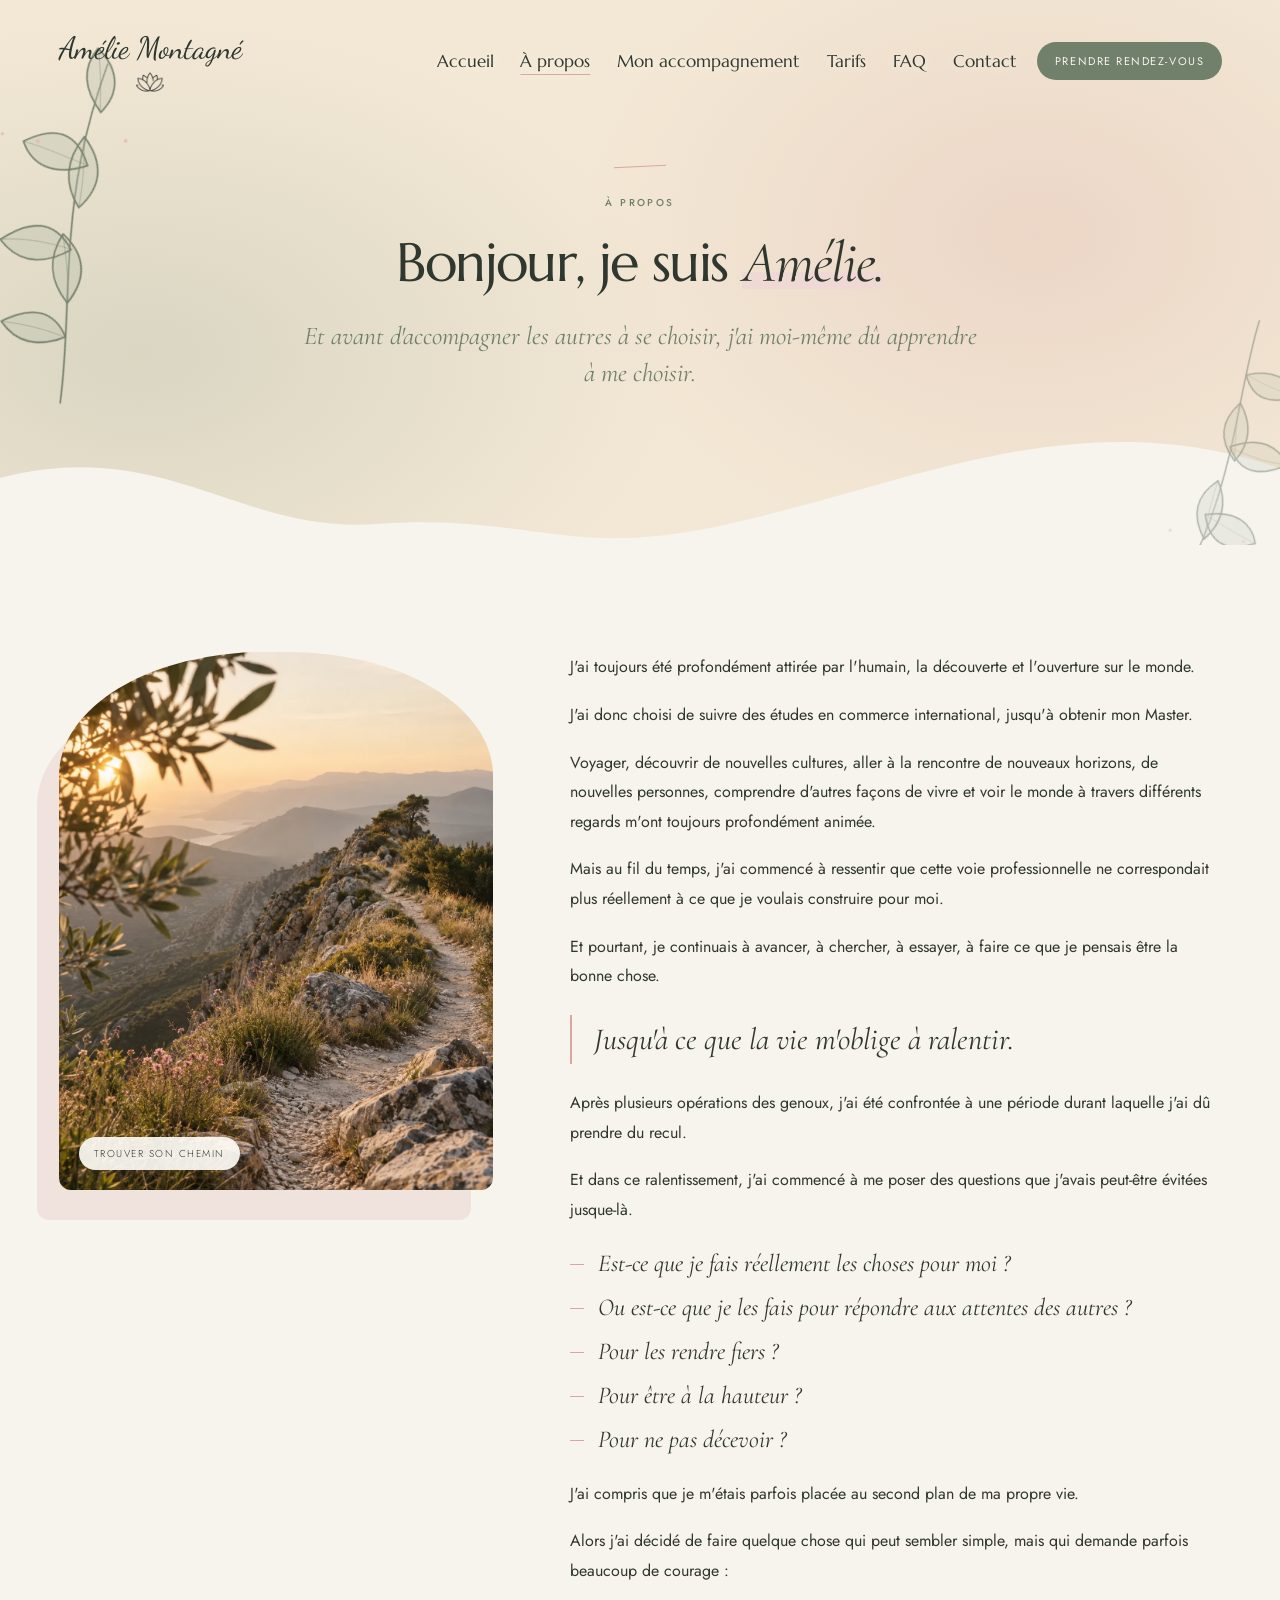
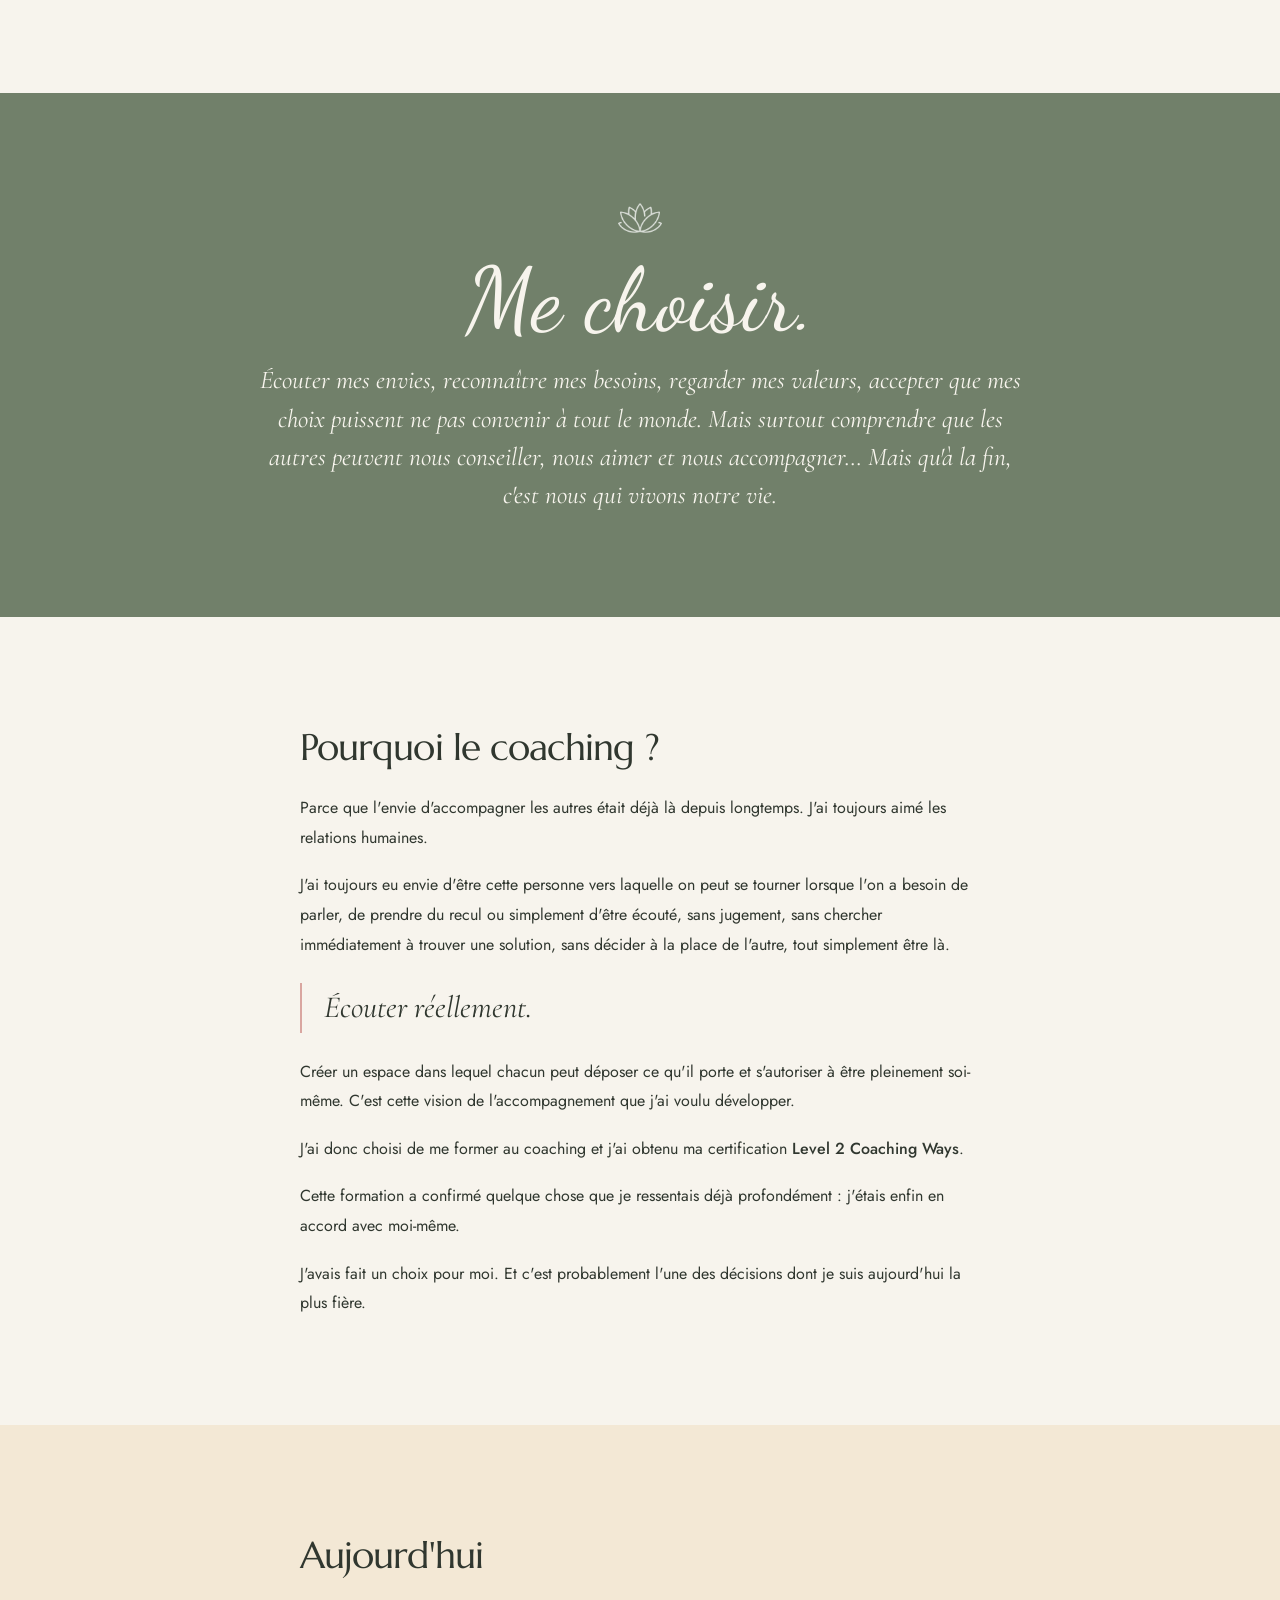
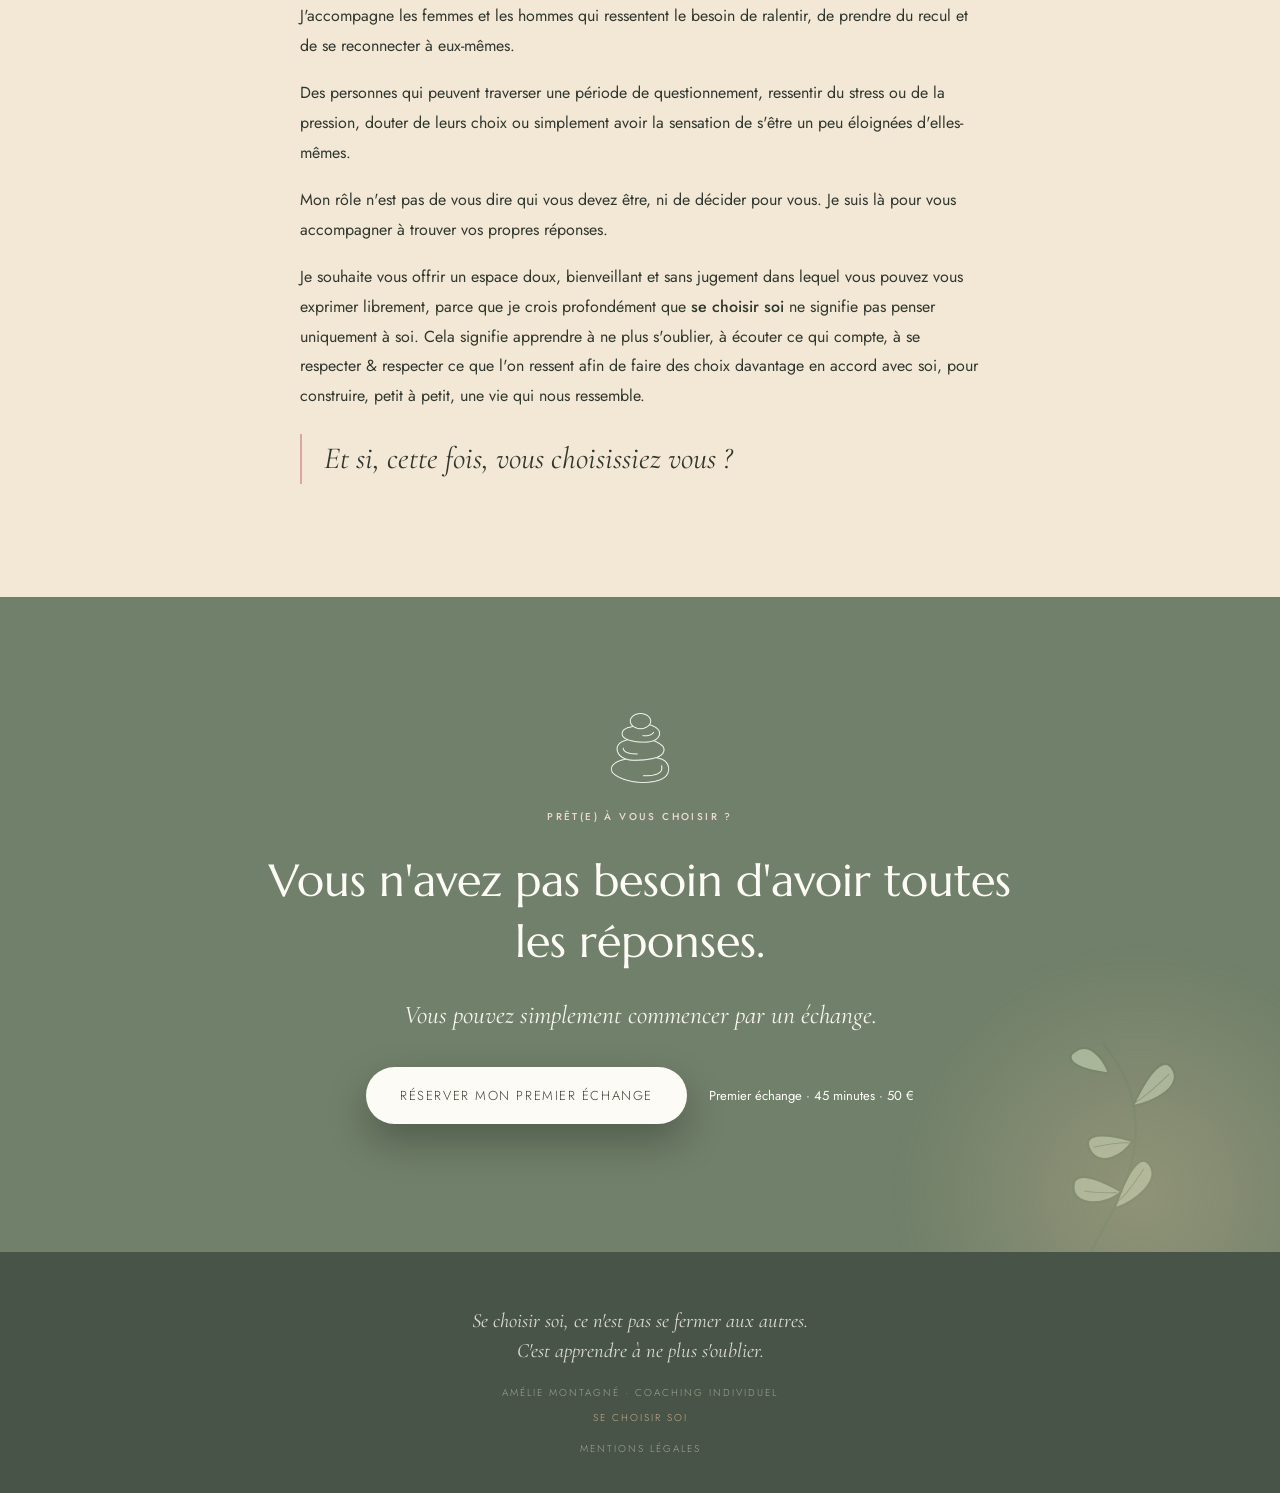
==== commit 0012f85c: "Harmoniser les pages avec une identité botanique et des images d'ambiance" ====
--- a/public/a-propos.html
+++ b/public/a-propos.html
@@ -40,7 +40,7 @@
   </div>
 
   <!-- ========== EN-TÊTE DE PAGE ========== -->
-  <header class="page-head">
+  <header class="page-head page-head--about">
     <a class="page-brand" href="index.html" aria-label="Amélie Montagné, retour à l'accueil">
       <span class="page-brand-name">Amélie Montagné</span>
       <img class="page-brand-lotus" src="illustrations/lotus-personnel.png" alt="" width="512" height="512">
@@ -55,10 +55,10 @@
 
   <!-- ========== SON PARCOURS ========== -->
   <section class="story" aria-label="Mon parcours">
-    <!-- À REMPLACER par le portrait d'Amélie. -->
-    <figure class="portrait portrait--tall" aria-label="Emplacement réservé au portrait d'Amélie">
-      <img class="portrait-lotus" src="illustrations/lotus-personnel.png" alt="" width="512" height="512" loading="lazy">
-      <figcaption>Portrait d'Amélie</figcaption>
+    <!-- Image d'ambiance. À remplacer par un vrai portrait si Amélie souhaite se présenter en photo. -->
+    <figure class="portrait portrait--tall portrait--editorial">
+      <img class="portrait-photo" src="images/chemin-montagnes.webp" alt="Un chemin longe une crête de montagne au coucher du soleil" width="1122" height="1402" loading="lazy">
+      <figcaption>Trouver son chemin</figcaption>
     </figure>
     <div class="prose">
       <p>J'ai toujours été profondément attirée par l'humain, la découverte et l'ouverture sur le monde.</p>
--- a/public/styles.css
+++ b/public/styles.css
@@ -1275,3 +1275,93 @@
 #approche .eyebrow{justify-content:flex-start}
 /* Phrase du fil rouge de l'ancienne page « Mon approche ». */
 .approche-sig{font-family:'Cormorant Garamond',serif !important;font-style:italic;font-size:clamp(21px,2vw,26px) !important;line-height:1.45 !important;color:var(--art-sage) !important;margin-bottom:10px}
+
+/* ============================================================
+   Identité botanique des pages : papier chaud, dessin imparfait,
+   lumière diffuse et mouvement lent. Les textes restent dans le DOM.
+   ============================================================ */
+.page-head{
+  isolation:isolate;
+  background:
+    radial-gradient(ellipse 45% 80% at 78% 35%,rgba(238,217,212,.65),transparent 75%),
+    radial-gradient(ellipse 47% 67% at 12% 76%,rgba(167,178,157,.34),transparent 76%),
+    var(--art-beige);
+}
+.page-head--about{background:radial-gradient(ellipse 50% 85% at 81% 43%,rgba(217,166,160,.27),transparent 72%),radial-gradient(ellipse 55% 80% at 11% 65%,rgba(167,178,157,.34),transparent 77%),var(--art-beige)}
+.page-head--coaching{background:radial-gradient(ellipse 50% 90% at 14% 40%,rgba(167,178,157,.39),transparent 77%),radial-gradient(ellipse 48% 75% at 88% 74%,rgba(238,217,212,.65),transparent 75%),var(--art-cream)}
+.page-head--faq{background:radial-gradient(ellipse 48% 85% at 83% 45%,rgba(167,178,157,.35),transparent 76%),radial-gradient(ellipse 46% 65% at 14% 69%,rgba(238,217,212,.62),transparent 75%),var(--art-beige)}
+.page-head--contact{background:radial-gradient(ellipse 54% 85% at 20% 43%,rgba(238,217,212,.78),transparent 75%),radial-gradient(ellipse 47% 70% at 87% 68%,rgba(167,178,157,.32),transparent 72%),var(--art-cream)}
+.page-head::before,.page-head::after{content:"";position:absolute;pointer-events:none;background:url('illustrations/sprig-wild.svg') center/contain no-repeat;opacity:.69;z-index:0;will-change:transform}
+.page-head::before{width:clamp(155px,19vw,310px);height:clamp(240px,29vw,440px);left:-3%;top:7%;transform:rotate(-24deg);animation:botanical-sway 10s ease-in-out infinite alternate}
+.page-head::after{width:clamp(130px,16vw,250px);height:clamp(200px,25vw,360px);right:-3%;bottom:-15%;opacity:.42;transform:rotate(165deg);animation:botanical-sway-right 12s ease-in-out infinite alternate}
+.page-head-in{z-index:1}
+.page-head-in::before{content:"";display:block;width:52px;height:1px;background:var(--art-pink);margin:0 auto 8px;transform:rotate(-3deg)}
+.page-title{max-width:820px}
+.page-lead{max-width:680px}
+
+/* Photo d'ambiance : vraie image et légende lisible, sans faux portrait. */
+.portrait--editorial{overflow:hidden;isolation:isolate;background:var(--art-beige);border-radius:47% 47% 12px 12px / 23% 23% 12px 12px;display:block}
+.portrait--editorial .portrait-photo{width:100%;height:100%;display:block;object-fit:cover;object-position:center;transition:transform 1.2s ease}
+.portrait--editorial:hover .portrait-photo{transform:scale(1.035)}
+.portrait--editorial figcaption{position:absolute;z-index:1;left:20px;bottom:20px;padding:9px 15px;color:var(--art-ink);font-size:10px;letter-spacing:.15em;background:rgba(255,253,248,.91);border-radius:100px;box-shadow:0 4px 22px rgba(48,55,47,.12)}
+.story .portrait--editorial{box-shadow:-22px 30px 0 rgba(217,166,160,.22)}
+
+/* En cours de lecture, les sections respirent et les cartes gagnent une présence. */
+.story .prose{max-width:670px}
+.story .prose h2,.prose-sec .prose h2{letter-spacing:-.025em}
+.steps-sec{background:radial-gradient(circle at 80% 10%,rgba(167,178,157,.27),transparent 40%),var(--art-sage)}
+.step{position:relative;overflow:hidden;min-height:235px;border-radius:24px 24px 9px 24px;background:rgba(255,253,248,.09);transition:transform .3s ease,background .3s ease,box-shadow .3s ease}
+.step::after{content:"";position:absolute;right:18px;bottom:15px;width:36px;height:55px;background:url('illustrations/sprig-wild.svg') center/contain no-repeat;filter:brightness(0) invert(1);opacity:.32;transform:rotate(18deg)}
+.step:hover{transform:translateY(-5px);background:rgba(255,253,248,.14);box-shadow:0 15px 30px rgba(48,55,47,.12)}
+.offers-sec{background:radial-gradient(ellipse 38% 30% at 98% 18%,rgba(217,166,160,.18),transparent 80%),var(--art-beige)}
+.offer{position:relative;overflow:hidden;border-radius:25px 25px 10px 25px;border-color:rgba(113,128,106,.23);box-shadow:0 15px 35px rgba(48,55,47,.055);transition:transform .32s ease,box-shadow .32s ease}
+.offer::before{content:"";position:absolute;top:0;left:22px;right:22px;height:4px;background:var(--art-sage-light);border-radius:0 0 70% 40%}
+.offer:nth-child(2)::before{background:var(--art-pink)}
+.offer:nth-child(3)::before{background:var(--art-sage)}
+.offer:hover{transform:translateY(-6px);box-shadow:0 25px 50px rgba(48,55,47,.12)}
+.first-call{border:1px solid rgba(217,166,160,.28);box-shadow:10px 12px 0 rgba(217,166,160,.12)}
+
+/* FAQ : numérotation éditoriale, état ouvert et réponse moins dense. */
+.faq--page{position:relative;overflow:hidden;background:radial-gradient(ellipse 35% 25% at 100% 3%,rgba(238,217,212,.42),transparent 90%),var(--art-cream)}
+.faq--page::before{content:"";position:absolute;right:-50px;top:40px;width:190px;height:270px;background:url('illustrations/sprig-wild.svg') center/contain no-repeat;opacity:.22;pointer-events:none}
+.faq--page .faq-in{position:relative}
+.faq--page .faq-list{counter-reset:question}
+.faq--page .faq-item{counter-increment:question;transition:background .25s ease}
+.faq--page .faq-item[open]{background:rgba(255,253,248,.7)}
+.faq--page .faq-item summary{justify-content:flex-start;gap:clamp(12px,2vw,26px);padding-left:clamp(12px,2vw,28px);padding-right:clamp(12px,2vw,28px)}
+.faq--page .faq-item summary::before{content:counter(question,decimal-leading-zero);flex:none;color:var(--art-pink);font-family:'Cormorant Garamond',serif;font-size:24px;line-height:1}
+.faq--page .faq-item summary::after{margin-left:auto}
+.faq--page .faq-answer{padding-left:clamp(48px,5vw,78px);padding-right:clamp(18px,2vw,28px)}
+
+/* Contact : même sauge que les autres pages, accent feutre derrière le formulaire. */
+.book-sec{position:relative;background:radial-gradient(circle at 85% 18%,rgba(238,217,212,.36),transparent 35%),var(--art-cream)}
+.contact{position:relative;isolation:isolate;background:radial-gradient(ellipse 45% 70% at 4% 85%,rgba(167,178,157,.43),transparent 79%),var(--art-sage)}
+.contact::after{content:"";position:absolute;right:1%;bottom:-38px;width:clamp(125px,18vw,240px);height:clamp(165px,24vw,320px);pointer-events:none;background:url('illustrations/sprig-wild.svg') center/contain no-repeat;filter:brightness(0) invert(1);opacity:.27;transform:rotate(-28deg)}
+.contact-form{position:relative;z-index:1;box-shadow:14px 19px 0 rgba(238,217,212,.26),0 18px 38px rgba(48,55,47,.12)}
+.cf-field input:focus,.cf-field textarea:focus{border-bottom-color:var(--art-sage)}
+
+/* Mouvement visible même si JavaScript est désactivé ; révélation uniquement additive. */
+.art-reveal{animation:art-entrance .8s cubic-bezier(.2,.8,.25,1) both}
+@keyframes botanical-sway{to{transform:translate(8px,-9px) rotate(-20deg)}}
+@keyframes botanical-sway-right{to{transform:translate(-8px,7px) rotate(159deg)}}
+@keyframes art-entrance{from{opacity:.92;transform:translateY(14px)}to{opacity:1;transform:translateY(0)}}
+@media (max-width:1023px){
+  .page-head::before{width:190px;height:250px;left:-92px;top:105px;opacity:.33}
+  .page-head::after{width:130px;height:180px;right:-70px;bottom:-20px;opacity:.23}
+  .page-head-in::before{margin-bottom:0}
+  .step{min-height:0}
+  .story .portrait--editorial{box-shadow:-12px 16px 0 rgba(217,166,160,.22)}
+}
+@media (max-width:600px){
+  .page-head::before{left:-130px;opacity:.23}
+  .page-head::after{right:-115px;opacity:.19}
+  .faq--page .faq-item summary{font-size:clamp(16px,4.6vw,20px)}
+  .faq--page .faq-answer{padding-left:48px}
+  .contact::after{opacity:.12}
+}
+@media (prefers-reduced-motion:reduce){
+  .page-head::before,.page-head::after{animation:none;will-change:auto}
+  .art-reveal{animation:none}
+  .step,.offer,.portrait--editorial .portrait-photo{transition:none}
+  .step:hover,.offer:hover,.portrait--editorial:hover .portrait-photo{transform:none}
+}
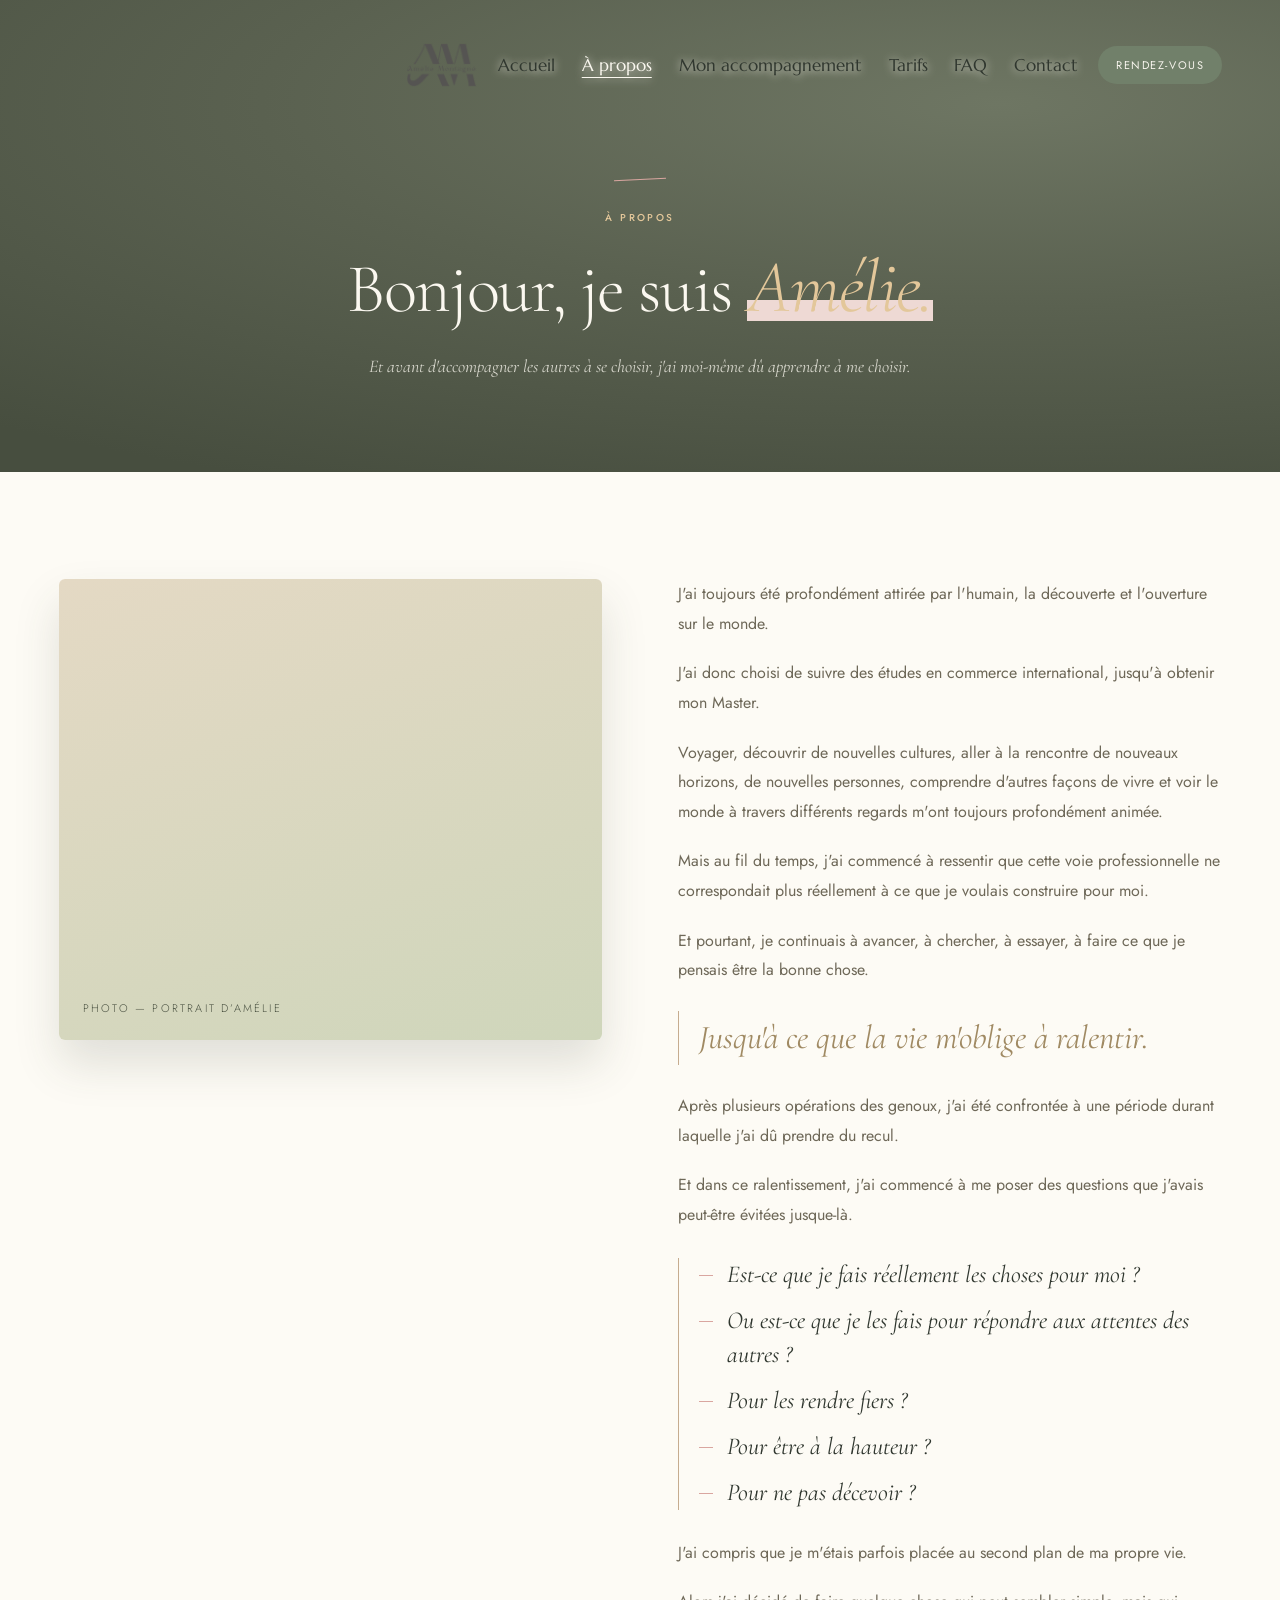
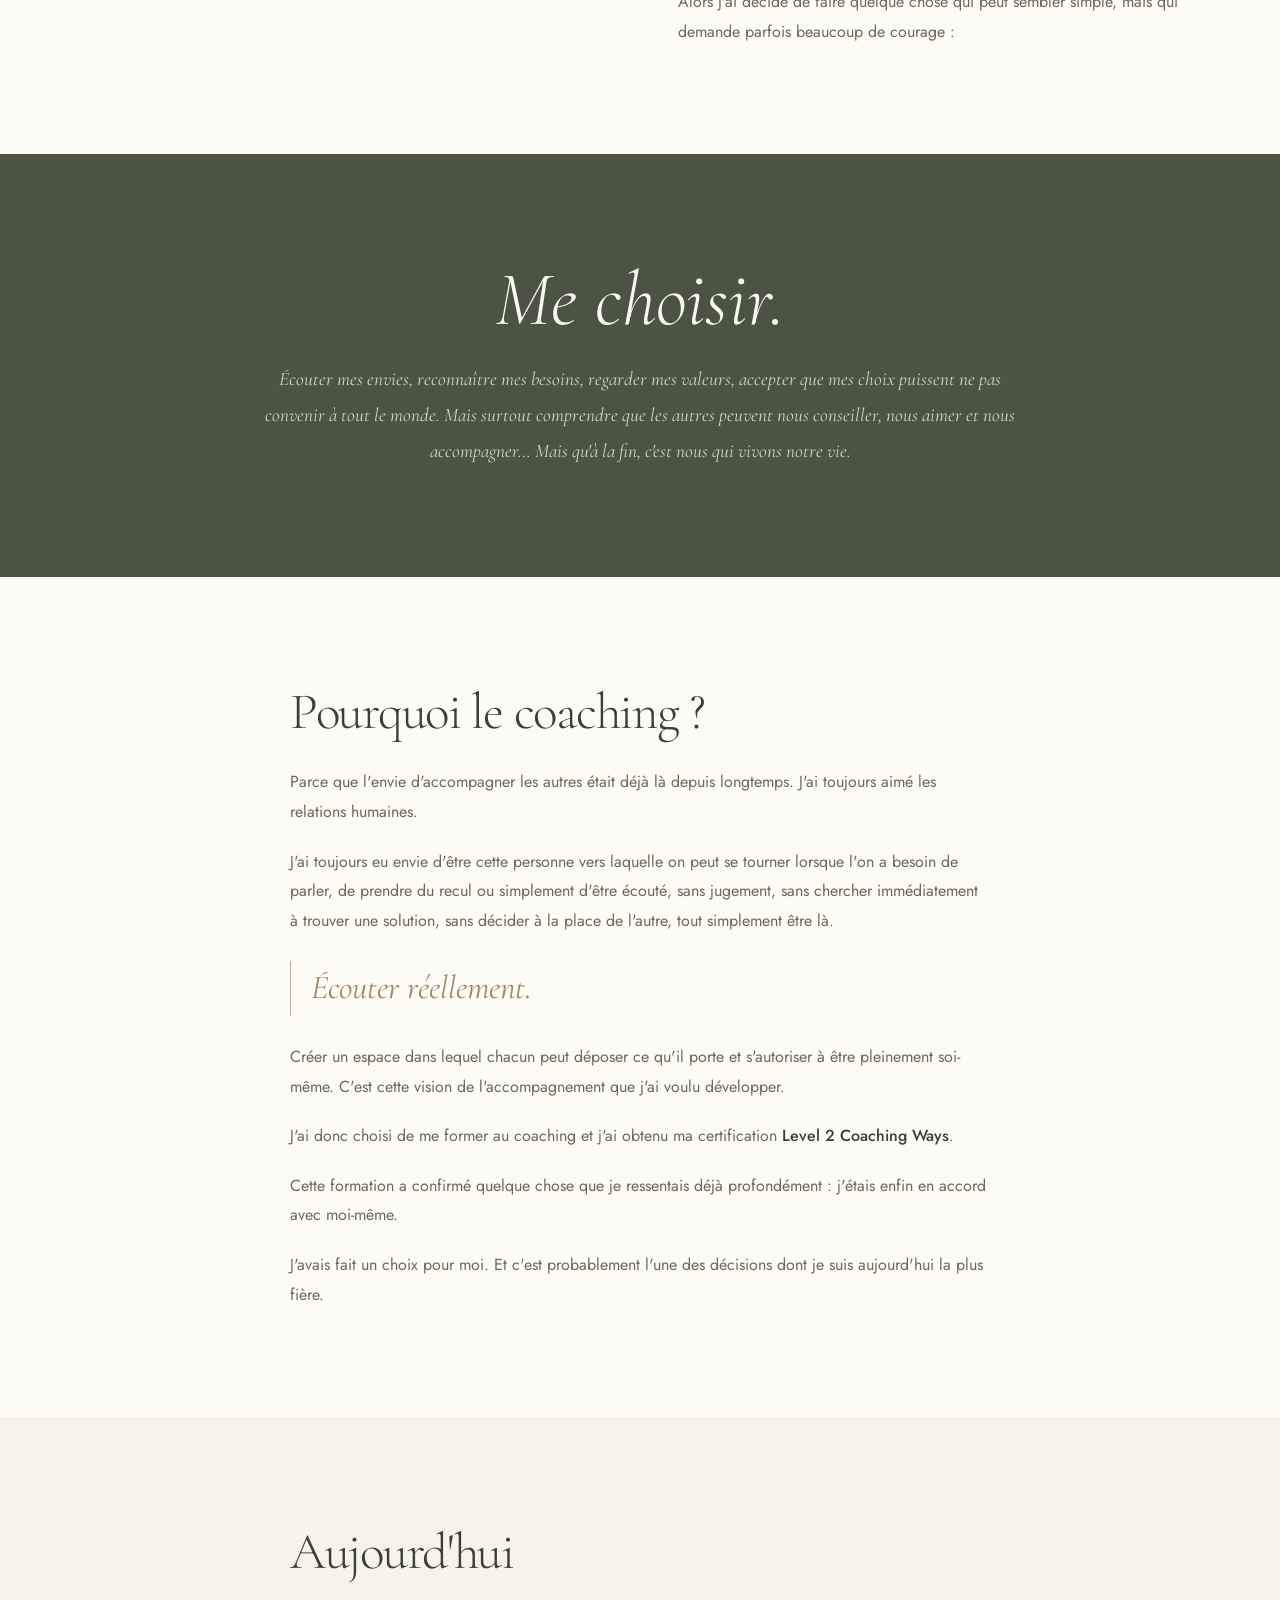
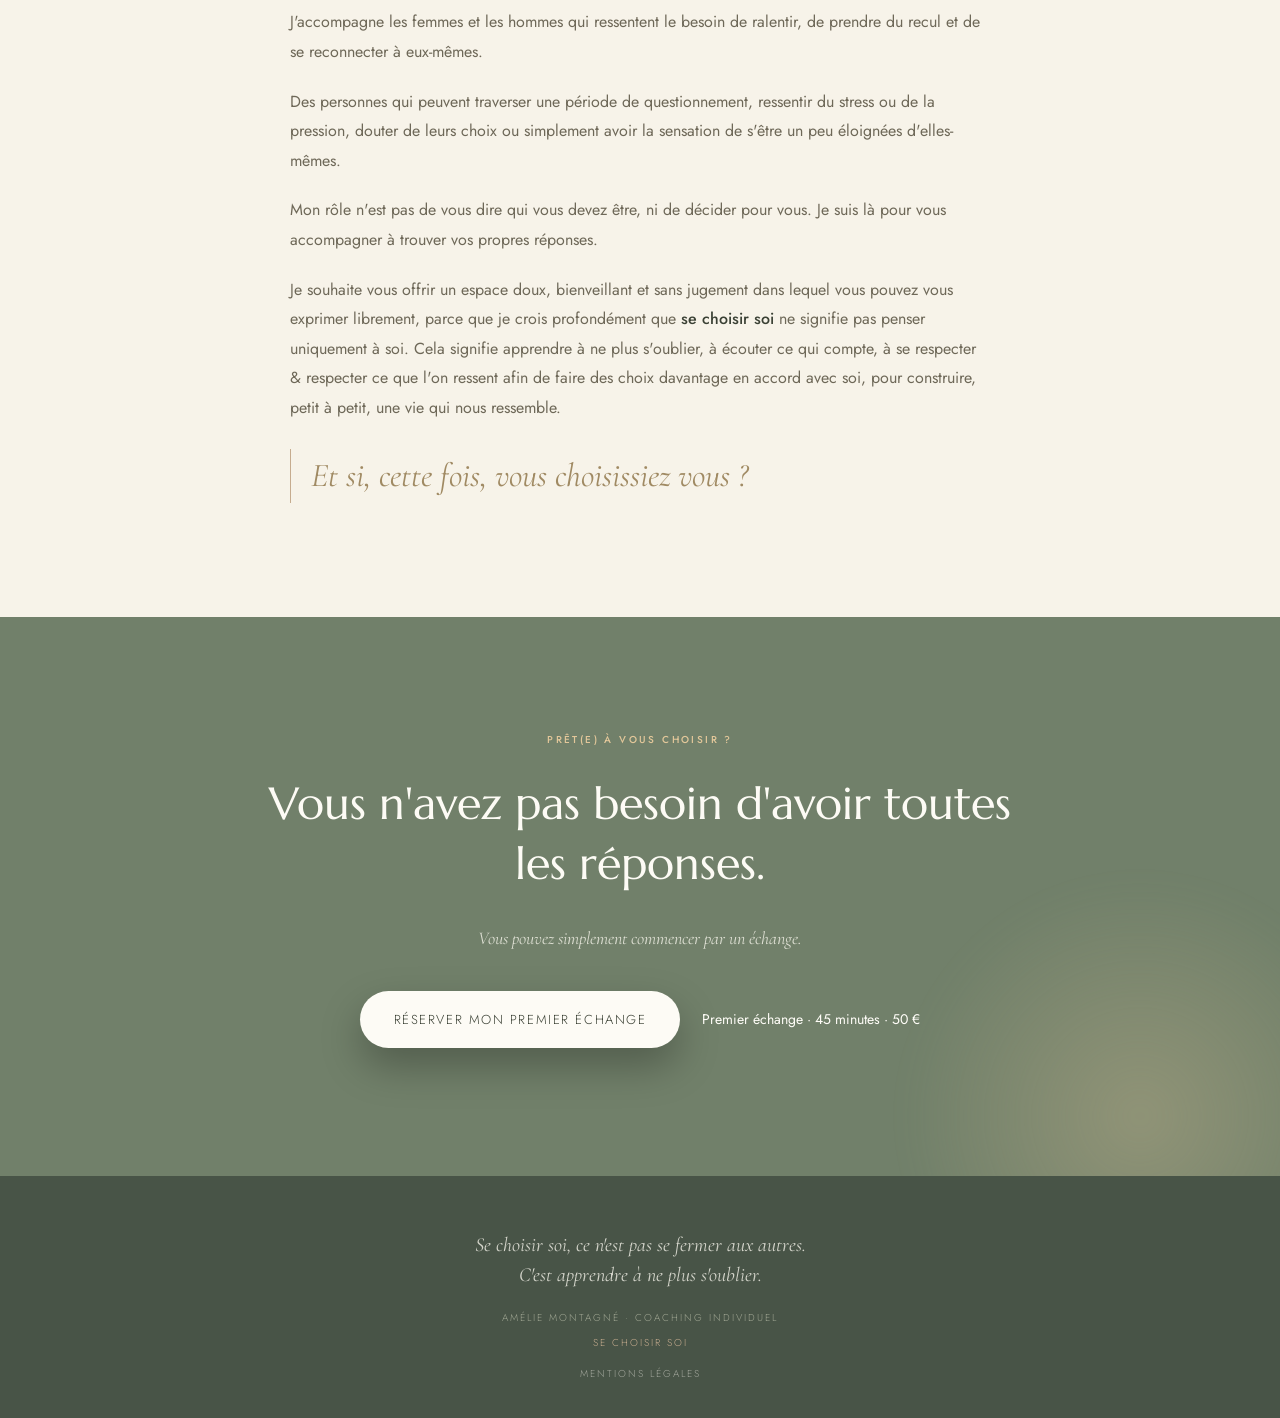
==== commit ecec3732: "Reprendre le contenu multipage avec le design initial de main" ====
--- a/public/a-propos.html
+++ b/public/a-propos.html
@@ -11,9 +11,10 @@
 <link rel="icon" href="favicon-v1.png">
 <link rel="preconnect" href="https://fonts.googleapis.com">
 <link rel="preconnect" href="https://fonts.gstatic.com" crossorigin>
-<link href="https://fonts.googleapis.com/css2?family=Cormorant+Garamond:ital,wght@0,300;0,400;1,300&family=Dancing+Script:wght@400;500&family=Jost:wght@300;400;500&family=Marcellus&display=swap" rel="stylesheet">
+<link href="https://fonts.googleapis.com/css2?family=Cormorant+Garamond:ital,wght@0,300;0,400;1,300&family=Jost:wght@300;400;500&family=Marcellus&display=swap" rel="stylesheet">
 <link rel="stylesheet" href="tokens.css">
 <link rel="stylesheet" href="styles.css">
+<link rel="stylesheet" href="content.css">
 </head>
 <body>
 
@@ -23,6 +24,9 @@
   <div class="nav-wrap" id="nav">
     <header class="nav">
       <div class="nav-bar">
+        <a class="nav-brand" href="index.html">
+          <img class="nav-lockup" src="logo-lockup-ivoire-v2.png" alt="Amélie Montagné" width="600" height="378">
+        </a>
         <nav class="nav-links" aria-label="Navigation principale">
           <a href="index.html">Accueil</a>
           <a href="a-propos.html" aria-current="page">À propos</a>
@@ -31,7 +35,7 @@
           <a href="faq.html">FAQ</a>
           <a href="contact.html">Contact</a>
         </nav>
-        <a class="nav-cta" href="contact.html">Prendre rendez-vous</a>
+        <a class="nav-cta" href="contact.html">Rendez-vous</a>
         <button class="burger" type="button" aria-label="Ouvrir le menu" aria-expanded="false" aria-controls="menu">
           <span></span><span></span>
         </button>
@@ -41,25 +45,17 @@
 
   <!-- ========== EN-TÊTE DE PAGE ========== -->
   <header class="page-head page-head--about">
-    <a class="page-brand" href="index.html" aria-label="Amélie Montagné, retour à l'accueil">
-      <span class="page-brand-name">Amélie Montagné</span>
-      <img class="page-brand-lotus" src="illustrations/lotus-personnel.png" alt="" width="512" height="512">
-    </a>
     <div class="page-head-in">
       <p class="eyebrow page-eyebrow">À propos</p>
       <h1 class="page-title">Bonjour, je suis <em>Amélie.</em></h1>
       <p class="page-lead">Et avant d'accompagner les autres à se choisir, j'ai moi-même dû apprendre à me choisir.</p>
     </div>
-    <div class="hero-wave" aria-hidden="true"><svg viewBox="0 0 1440 130" preserveAspectRatio="none"><path d="M0 53C184 5 270 116 422 105c173-13 211 40 389 2 220-48 399-143 629-65v88H0Z" fill="#F7F4ED"/></svg></div>
   </header>
 
   <!-- ========== SON PARCOURS ========== -->
   <section class="story" aria-label="Mon parcours">
-    <!-- Image d'ambiance. À remplacer par un vrai portrait si Amélie souhaite se présenter en photo. -->
-    <figure class="portrait portrait--tall portrait--editorial">
-      <img class="portrait-photo" src="images/chemin-montagnes.webp" alt="Un chemin longe une crête de montagne au coucher du soleil" width="1122" height="1402" loading="lazy">
-      <figcaption>Trouver son chemin</figcaption>
-    </figure>
+    <!-- Portrait réel à ajouter lorsqu’il sera disponible. -->
+    <figure class="portrait" aria-label="Emplacement réservé au portrait d’Amélie"><figcaption>Photo — portrait d’Amélie</figcaption></figure>
     <div class="prose">
       <p>J'ai toujours été profondément attirée par l'humain, la découverte et l'ouverture sur le monde.</p>
       <p>J'ai donc choisi de suivre des études en commerce international, jusqu'à obtenir mon Master.</p>
@@ -83,7 +79,6 @@
 
   <!-- ========== ME CHOISIR ========== -->
   <section class="statement statement--word" aria-labelledby="me-choisir">
-    <img class="statement-lotus" src="illustrations/lotus-personnel.png" alt="" width="512" height="512" loading="lazy">
     <h2 class="statement-word" id="me-choisir">Me choisir.</h2>
     <p class="statement-sub">Écouter mes envies, reconnaître mes besoins, regarder mes valeurs, accepter que mes choix puissent ne pas convenir à tout le monde. Mais surtout comprendre que les autres peuvent nous conseiller, nous aimer et nous accompagner… Mais qu'à la fin, c'est nous qui vivons notre vie.</p>
   </section>
@@ -116,9 +111,8 @@
 
   <!-- ========== PRÊT(E) À VOUS CHOISIR ? ========== -->
   <section class="final" aria-labelledby="final-title">
-    <img class="final-branch" src="illustrations/branch.svg" alt="" width="180" height="220" loading="lazy">
+    <div class="final-orb" aria-hidden="true"></div>
     <span class="halo halo--a"></span>
-    <img class="final-stones" src="illustrations/stones.png" alt="" width="512" height="512" loading="lazy">
     <p class="eyebrow final-eyebrow">Prêt(e) à vous choisir&nbsp;?</p>
     <h2 class="final-title" id="final-title">Vous n'avez pas besoin d'avoir toutes les réponses.</h2>
     <p class="final-text">Vous pouvez simplement commencer par un échange.</p>
--- a/public/styles.css
+++ b/public/styles.css
@@ -1277,8 +1277,7 @@
 .approche-sig{font-family:'Cormorant Garamond',serif !important;font-style:italic;font-size:clamp(21px,2vw,26px) !important;line-height:1.45 !important;color:var(--art-sage) !important;margin-bottom:10px}
 
 /* ============================================================
-   Identité botanique des pages : papier chaud, dessin imparfait,
-   lumière diffuse et mouvement lent. Les textes restent dans le DOM.
+   Pages intérieures : papier chaud, lumière diffuse, accents feutre.
    ============================================================ */
 .page-head{
   isolation:isolate;
@@ -1291,9 +1290,6 @@
 .page-head--coaching{background:radial-gradient(ellipse 50% 90% at 14% 40%,rgba(167,178,157,.39),transparent 77%),radial-gradient(ellipse 48% 75% at 88% 74%,rgba(238,217,212,.65),transparent 75%),var(--art-cream)}
 .page-head--faq{background:radial-gradient(ellipse 48% 85% at 83% 45%,rgba(167,178,157,.35),transparent 76%),radial-gradient(ellipse 46% 65% at 14% 69%,rgba(238,217,212,.62),transparent 75%),var(--art-beige)}
 .page-head--contact{background:radial-gradient(ellipse 54% 85% at 20% 43%,rgba(238,217,212,.78),transparent 75%),radial-gradient(ellipse 47% 70% at 87% 68%,rgba(167,178,157,.32),transparent 72%),var(--art-cream)}
-.page-head::before,.page-head::after{content:"";position:absolute;pointer-events:none;background:url('illustrations/sprig-wild.svg') center/contain no-repeat;opacity:.69;z-index:0;will-change:transform}
-.page-head::before{width:clamp(155px,19vw,310px);height:clamp(240px,29vw,440px);left:-3%;top:7%;transform:rotate(-24deg);animation:botanical-sway 10s ease-in-out infinite alternate}
-.page-head::after{width:clamp(130px,16vw,250px);height:clamp(200px,25vw,360px);right:-3%;bottom:-15%;opacity:.42;transform:rotate(165deg);animation:botanical-sway-right 12s ease-in-out infinite alternate}
 .page-head-in{z-index:1}
 .page-head-in::before{content:"";display:block;width:52px;height:1px;background:var(--art-pink);margin:0 auto 8px;transform:rotate(-3deg)}
 .page-title{max-width:820px}
@@ -1311,7 +1307,6 @@
 .story .prose h2,.prose-sec .prose h2{letter-spacing:-.025em}
 .steps-sec{background:radial-gradient(circle at 80% 10%,rgba(167,178,157,.27),transparent 40%),var(--art-sage)}
 .step{position:relative;overflow:hidden;min-height:235px;border-radius:24px 24px 9px 24px;background:rgba(255,253,248,.09);transition:transform .3s ease,background .3s ease,box-shadow .3s ease}
-.step::after{content:"";position:absolute;right:18px;bottom:15px;width:36px;height:55px;background:url('illustrations/sprig-wild.svg') center/contain no-repeat;filter:brightness(0) invert(1);opacity:.32;transform:rotate(18deg)}
 .step:hover{transform:translateY(-5px);background:rgba(255,253,248,.14);box-shadow:0 15px 30px rgba(48,55,47,.12)}
 .offers-sec{background:radial-gradient(ellipse 38% 30% at 98% 18%,rgba(217,166,160,.18),transparent 80%),var(--art-beige)}
 .offer{position:relative;overflow:hidden;border-radius:25px 25px 10px 25px;border-color:rgba(113,128,106,.23);box-shadow:0 15px 35px rgba(48,55,47,.055);transition:transform .32s ease,box-shadow .32s ease}
@@ -1323,7 +1318,6 @@
 
 /* FAQ : numérotation éditoriale, état ouvert et réponse moins dense. */
 .faq--page{position:relative;overflow:hidden;background:radial-gradient(ellipse 35% 25% at 100% 3%,rgba(238,217,212,.42),transparent 90%),var(--art-cream)}
-.faq--page::before{content:"";position:absolute;right:-50px;top:40px;width:190px;height:270px;background:url('illustrations/sprig-wild.svg') center/contain no-repeat;opacity:.22;pointer-events:none}
 .faq--page .faq-in{position:relative}
 .faq--page .faq-list{counter-reset:question}
 .faq--page .faq-item{counter-increment:question;transition:background .25s ease}
@@ -1336,32 +1330,94 @@
 /* Contact : même sauge que les autres pages, accent feutre derrière le formulaire. */
 .book-sec{position:relative;background:radial-gradient(circle at 85% 18%,rgba(238,217,212,.36),transparent 35%),var(--art-cream)}
 .contact{position:relative;isolation:isolate;background:radial-gradient(ellipse 45% 70% at 4% 85%,rgba(167,178,157,.43),transparent 79%),var(--art-sage)}
-.contact::after{content:"";position:absolute;right:1%;bottom:-38px;width:clamp(125px,18vw,240px);height:clamp(165px,24vw,320px);pointer-events:none;background:url('illustrations/sprig-wild.svg') center/contain no-repeat;filter:brightness(0) invert(1);opacity:.27;transform:rotate(-28deg)}
 .contact-form{position:relative;z-index:1;box-shadow:14px 19px 0 rgba(238,217,212,.26),0 18px 38px rgba(48,55,47,.12)}
 .cf-field input:focus,.cf-field textarea:focus{border-bottom-color:var(--art-sage)}
 
-/* Mouvement visible même si JavaScript est désactivé ; révélation uniquement additive. */
+/* Apparition discrète du contenu au scroll, sans masquer les éléments au chargement. */
 .art-reveal{animation:art-entrance .8s cubic-bezier(.2,.8,.25,1) both}
-@keyframes botanical-sway{to{transform:translate(8px,-9px) rotate(-20deg)}}
-@keyframes botanical-sway-right{to{transform:translate(-8px,7px) rotate(159deg)}}
 @keyframes art-entrance{from{opacity:.92;transform:translateY(14px)}to{opacity:1;transform:translateY(0)}}
 @media (max-width:1023px){
-  .page-head::before{width:190px;height:250px;left:-92px;top:105px;opacity:.33}
-  .page-head::after{width:130px;height:180px;right:-70px;bottom:-20px;opacity:.23}
   .page-head-in::before{margin-bottom:0}
   .step{min-height:0}
   .story .portrait--editorial{box-shadow:-12px 16px 0 rgba(217,166,160,.22)}
 }
 @media (max-width:600px){
-  .page-head::before{left:-130px;opacity:.23}
-  .page-head::after{right:-115px;opacity:.19}
   .faq--page .faq-item summary{font-size:clamp(16px,4.6vw,20px)}
   .faq--page .faq-answer{padding-left:48px}
-  .contact::after{opacity:.12}
 }
 @media (prefers-reduced-motion:reduce){
-  .page-head::before,.page-head::after{animation:none;will-change:auto}
   .art-reveal{animation:none}
   .step,.offer,.portrait--editorial .portrait-photo{transition:none}
   .step:hover,.offer:hover,.portrait--editorial:hover .portrait-photo{transform:none}
 }
+
+/* Petits écrans : libellés complets, commande de menu contrastée et tactile. */
+@media (max-width:1023px){
+  .nav-wrap:not(.is-scrolled) .burger span{background:var(--art-ink)}
+  .burger{min-width:44px;min-height:44px;align-items:center;justify-content:center}
+  .menu{overflow-y:auto;overscroll-behavior:contain}
+  .menu-top,.menu-cta{flex-shrink:0}
+  .menu-links{flex-shrink:0;padding:24px 0}
+  .btn-row,.first-call,.final-row{min-width:0;max-width:100%}
+  .btn-row .btn,.first-call .btn,.final-row .btn,.hero-cta .btn,.menu-cta{
+    max-width:100%;white-space:normal;overflow-wrap:break-word;line-height:1.5;
+  }
+  .btn-row .btn{min-width:0;flex-shrink:1}
+}
+@media (max-width:600px){
+  .page-brand{max-width:calc(100% - 128px)}
+  .page-brand-name{font-size:clamp(23px,6vw,30px)}
+  .btn-row{width:100%}
+  .btn-row .btn{width:100%;padding-left:18px;padding-right:18px}
+  .first-call .btn{width:100%}
+}
+@media (max-height:600px) and (max-width:1023px){
+  .menu-links{gap:14px;font-size:22px}
+}
+
+/* Finitions de l'accueil : hiérarchie plus lisible et détails éditoriaux.
+   Les valeurs restent indépendantes des réglages du premier écran. */
+.page:has(.hero){
+  --home-body-size:clamp(17px,1.28vw,19px); /* Texte courant sous le hero. */
+  --home-axis-size:clamp(15px,1.12vw,17px); /* Description des cinq axes. */
+}
+.intro p,.meet-text p,.life p,.about-p1,.about-p2{font-size:var(--home-body-size,17px)}
+.intro .lines li,.life .questions li{font-size:18px;line-height:1.8}
+.intro .eyebrow,.meet .eyebrow,.about .eyebrow{font-size:12px;letter-spacing:.17em;color:#586451}
+.intro-in{gap:21px}
+.intro-title{max-width:660px}
+.intro .pull{margin:8px 0 4px}
+.about-p1,.about-p2{max-width:540px}
+.about-visual{box-shadow:12px 17px 0 rgba(217,166,160,.24)}
+.meet .portrait--editorial{box-shadow:-12px 17px 0 rgba(113,128,106,.15)}
+.recognition-list{gap:15px 22px}
+.recognition-list li{padding:20px 24px 20px 32px;border-radius:5px 16px 16px 5px;border-color:rgba(113,128,106,.11);background:rgba(255,253,248,.85);box-shadow:0 5px 16px rgba(48,55,47,.025);font-size:clamp(16px,1.22vw,18px);line-height:1.65}
+.recognition-list li::before{content:"";left:0;top:20px;bottom:20px;width:2px;background:var(--art-pink);border-radius:2px}
+.axes-sec{background:linear-gradient(145deg,#71806A,#687761)}
+.axes-line{display:none}
+.axis-desc{font-size:var(--home-axis-size,16px);line-height:1.75;color:var(--art-cream);max-width:240px}
+.axis-medal{width:76px;height:76px;box-shadow:0 7px 18px rgba(30,34,26,.11)}
+.axis-medal svg{width:30px;height:30px}
+.axis-medal .axis-icon{width:38px;height:38px;color:var(--art-ink);stroke:currentColor}
+.axis-icon-accent{fill:var(--art-pink-light)}
+.axis-num{font-size:16px;color:var(--art-pink-light)}
+.statement{background:linear-gradient(135deg,#71806A,#687761)}
+.statement-sub{max-width:700px}
+.life .questions li{color:#4F5D49}
+.final-note{font-size:14px;line-height:1.6}
+.foot-sign{opacity:1}
+@media (min-width:1024px){
+  .axes{gap:0}
+  .axis{display:flex;flex-direction:column;align-items:center;justify-content:flex-start;gap:24px;padding:6px 18px 14px;min-width:0}
+  .axis + .axis{border-left:1px solid rgba(255,253,248,.19)}
+  .axis-body,.axis:nth-child(even) .axis-body{align-self:stretch;padding:0;align-items:center;gap:12px}
+  .axis-title{font-size:clamp(18px,1.45vw,21px);min-height:2.5em;display:flex;align-items:center;justify-content:center}
+}
+@media (max-width:1023px){
+  .axis{gap:22px;padding:27px 0}
+  .axis-medal{width:58px;height:58px}
+  .axis-medal svg{width:25px;height:25px}
+  .axis-medal .axis-icon{width:32px;height:32px}
+  .axis-desc{max-width:none}
+  .recognition-list li{padding:18px 22px 18px 28px}
+}
--- a/public/content.css
+++ b/public/content.css
@@ -0,0 +1,135 @@
+/* Contenu multipage adapté au design de main.
+   styles.css et tokens.css restent identiques à main : palette, hero,
+   typographies, navigation en pilule, boutons et composants historiques.
+   Cette feuille habille seulement les nouveaux blocs et adapte les liens. */
+
+/* Le menu compte désormais six onglets. */
+.nav-links{gap:clamp(12px,1.45vw,22px);font-size:11px;letter-spacing:.1em}
+.nav-links a[aria-current="page"]{color:var(--ivory);text-decoration:underline;text-underline-offset:6px}
+.hero .eyebrow{line-height:1.7;letter-spacing:.16em}
+.hero .eyebrow .rule{flex-shrink:0}
+.nav-brand{flex-shrink:0}
+
+/* En-têtes des nouvelles pages : même fond vert et même titre que le hero. */
+.page-head{position:relative;overflow:hidden;background:radial-gradient(120% 90% at 78% 22%,#6E7663 0%,#5A6150 48%,#474E3F 100%);padding:clamp(145px,14vw,195px) var(--sec-x) clamp(64px,7vw,100px);text-align:center}
+.page-head-in{max-width:820px;margin:auto;display:flex;flex-direction:column;align-items:center;gap:22px}
+.page-eyebrow{color:var(--ocre-light);justify-content:center}
+.page-title{font-family:'Cormorant Garamond',serif;font-weight:300;font-size:clamp(42px,5.4vw,76px);line-height:1.08;letter-spacing:-.02em;color:var(--ivory);text-wrap:balance}
+.page-title em{color:var(--ocre-light);font-weight:300}
+.page-lead{font-size:clamp(16px,1.4vw,20px);line-height:1.8;color:var(--on-green-soft);max-width:650px}
+
+/* Paragraphes et encadrés complémentaires. */
+.prose-sec,.intro,.meet,.story,.book-sec{padding:var(--sec-y) var(--sec-x);background:var(--ivory-alt)}
+.prose-sec--beige,.life{background:var(--beige)}
+.prose{max-width:700px;margin:0 auto;display:flex;flex-direction:column;gap:20px}
+.prose--center{text-align:center;align-items:center}
+.prose p,.intro p,.life p,.meet-text p{font-size:clamp(16px,1.2vw,18px);line-height:1.85;color:var(--text)}
+.prose h2,.intro-title,.meet-title,.life-title,.offers-title,.book-sec h2{font-family:'Cormorant Garamond',serif;font-weight:300;font-size:clamp(34px,4vw,56px);line-height:1.12;color:var(--ink);letter-spacing:-.015em;text-wrap:balance}
+.prose h2 em,.meet-title em,.life-title em,.offers-title em{color:var(--ocre-dark);font-weight:300}
+.prose b{font-weight:500;color:var(--ink)}
+.prose .eyebrow,.meet .eyebrow{color:var(--ocre-dark)}
+.prose--center .eyebrow{justify-content:center}
+.prose-lead{font-family:'Marcellus',serif;font-size:clamp(18px,1.55vw,22px)!important;line-height:1.6!important;color:var(--ink)!important}
+.pull,.intro .pull{font-family:'Cormorant Garamond',serif;font-style:italic;font-size:clamp(26px,2.6vw,36px)!important;line-height:1.4!important;color:var(--ocre-dark)!important;padding-left:20px;border-left:1px solid var(--taupe)}
+.prose--center .pull,.intro .pull{border:0;padding:0}
+.lines{display:flex;flex-direction:column;gap:5px;color:var(--text);font-size:17px;line-height:1.8;border-left:1px solid var(--line);padding-left:20px}
+.prose--center .lines,.intro .lines{padding:0;border:0}
+.questions{display:flex;flex-direction:column;gap:12px;margin:8px 0;padding-left:20px;border-left:1px solid var(--taupe);font-size:17px;line-height:1.7;color:var(--ink)}
+.btn-row{display:flex;flex-wrap:wrap;gap:14px;margin-top:16px;max-width:100%}
+.btn-row--center{justify-content:center}
+.btn--line{border:1px solid var(--taupe);color:var(--ink);font-size:12px;letter-spacing:.14em;padding:16px 25px}
+.btn-row .btn,.offer-btn,.first-call .btn{white-space:normal;line-height:1.5}
+.intro-in{max-width:760px;margin:auto;display:flex;flex-direction:column;align-items:center;gap:20px;text-align:center}
+.intro-strong{font-family:'Marcellus',serif;font-size:23px!important;color:var(--ink)!important}
+.intro-end{font-family:'Cormorant Garamond',serif;font-style:italic;font-size:29px!important;color:var(--ocre-dark)!important}
+
+/* Nouveaux blocs d'accueil, avec les matières de la version initiale. */
+.statement{padding:var(--sec-y) var(--sec-x);background:var(--green-deep);display:flex;flex-direction:column;align-items:center;text-align:center;gap:24px}
+.statement-label{font-size:11px;letter-spacing:.28em;text-transform:uppercase;color:var(--ocre-light);font-weight:400}
+.statement-text{max-width:820px;font-family:'Cormorant Garamond',serif;font-size:clamp(34px,4vw,56px);line-height:1.2;color:var(--ivory)}
+.statement-sub{max-width:760px;font-size:clamp(17px,1.5vw,21px);line-height:1.85;color:var(--on-green-soft)}
+.statement-word{font-family:'Cormorant Garamond',serif;font-weight:300;font-style:italic;font-size:clamp(52px,6vw,86px);color:var(--ivory)}
+.recognition{padding:var(--sec-y) var(--sec-x);background:var(--beige);text-align:center}
+.recognition>.eyebrow{justify-content:center;color:var(--ocre-dark)}
+.recognition h2{font-family:'Cormorant Garamond',serif;font-weight:300;font-size:clamp(34px,4vw,56px);line-height:1.2;color:var(--ink);margin:24px auto 36px;max-width:850px}
+.recognition-list{display:grid;grid-template-columns:repeat(2,minmax(0,1fr));gap:14px;max-width:1000px;margin:auto;text-align:left}
+.recognition-list li{padding:20px 24px;background:var(--ivory-alt);border:1px solid var(--line);border-radius:16px;font-size:16px;line-height:1.75;color:var(--text)}
+.recognition-close{max-width:780px;margin:36px auto 22px;font-family:'Cormorant Garamond',serif;font-size:clamp(25px,2.7vw,36px);line-height:1.4;color:var(--ink)}
+.recognition .link-under{display:inline-block}
+.meet,.story{display:grid;grid-template-columns:1fr 1fr;gap:clamp(35px,6vw,85px);align-items:center}
+.meet-text{display:flex;flex-direction:column;gap:22px}
+.portrait{position:relative;min-height:420px;margin:0;border-radius:6px;background:linear-gradient(160deg,var(--ph-1),var(--ph-2));box-shadow:0 24px 46px rgba(58,64,52,.15)}
+.portrait figcaption{position:absolute;bottom:22px;left:24px;right:24px;font-size:11px;line-height:1.7;letter-spacing:.2em;text-transform:uppercase;color:var(--green-deep)}
+.story{align-items:start}
+.story .prose{margin:0;min-width:0}
+.life{padding:var(--sec-y) var(--sec-x)}
+.life-in{max-width:740px;margin:auto;display:flex;flex-direction:column;align-items:center;gap:20px;text-align:center}
+.life-strong{font-family:'Cormorant Garamond',serif;font-style:italic;font-size:28px!important;color:var(--ink)!important}
+.life .questions{border:0;padding:0;color:var(--ocre-dark)}
+.final-eyebrow{position:relative;color:var(--ocre-light);justify-content:center}
+.final-text{position:relative;color:var(--on-green-soft);font-size:18px;line-height:1.8;text-align:center}
+.final-title{font-weight:300}
+.foot-sign{font-family:'Cormorant Garamond',serif;font-style:italic;font-size:20px;line-height:1.5;color:var(--on-green-soft);text-align:center}
+
+/* Détail de l'accompagnement : continuité des sections vertes et des tarifs. */
+.approche-sig{font-family:'Cormorant Garamond',serif;font-size:24px!important;font-style:italic;color:var(--ocre-dark)!important}
+.steps-sec{position:relative;overflow:hidden;background:var(--green-brand);padding:var(--sec-y) var(--sec-x)}
+.steps{position:relative;list-style:none;margin:44px auto 0;padding:0;max-width:1180px;display:grid;grid-template-columns:repeat(4,minmax(0,1fr));gap:20px}
+.step{padding:27px 24px;display:flex;flex-direction:column;gap:14px;border:1px solid var(--hair-green);border-radius:16px;background:var(--glass-bg)}
+.step-num{font-family:'Cormorant Garamond',serif;font-size:30px;color:var(--ocre-light)}
+.step-title{font-family:'Marcellus',serif;font-size:22px;font-weight:400;color:var(--ivory)}
+.step-desc{font-size:16px;line-height:1.8;color:var(--on-green-soft)}
+.offers-sec{padding:var(--sec-y) var(--sec-x);background:var(--ivory-alt)}
+.offers-intro{margin-bottom:60px}
+.offers-head{max-width:850px;margin:0 auto 42px;display:flex;flex-direction:column;align-items:center;text-align:center;gap:20px}
+.offers-head .eyebrow{justify-content:center;color:var(--ocre-dark)}
+.offers-meta{font-size:14px;line-height:1.8;color:var(--text)}
+.offers{max-width:1120px;margin:auto;display:flex;flex-direction:column;gap:24px}
+.offer{display:grid;grid-template-columns:minmax(0,1fr) minmax(0,2fr);gap:16px 44px;padding:34px;border:1px solid var(--line);border-radius:16px;color:var(--text)}
+.offer:nth-child(2){background:var(--beige)}
+.offer-kicker{grid-column:1;grid-row:1;font-size:11px;letter-spacing:.18em;text-transform:uppercase;color:var(--ocre-dark)}
+.offer-title{grid-column:1;grid-row:2;font-family:'Marcellus',serif;font-size:24px;line-height:1.35;font-weight:400;color:var(--ink)}
+.offer-price{grid-column:1;grid-row:3;display:flex;flex-direction:column;gap:8px}
+.offer-amount{font-family:'Cormorant Garamond',serif;font-size:48px;line-height:1.1;color:var(--ink)}
+.offer-unit{font-size:12px;letter-spacing:.08em;color:var(--text-soft)}
+.offer>p:not(.offer-kicker):not(.offer-price),.offer-list,.offer-btn{grid-column:2}
+.offer>p:not(.offer-kicker):not(.offer-price){font-size:16px;line-height:1.8}
+.offer>p:nth-child(4){grid-row:1 / span 2}
+.offer-list{list-style:disc;padding-left:20px;font-size:16px;line-height:1.8}
+.offer-btn{justify-self:start;margin-top:6px;max-width:100%}
+.offer-pull{font-family:'Cormorant Garamond',serif;font-style:italic;font-size:25px!important;color:var(--ink)}
+.first-call{max-width:1120px;margin:38px auto 0;display:flex;align-items:center;justify-content:space-between;gap:26px;border-top:1px solid var(--line);padding-top:30px}
+.first-call-txt{display:flex;flex-direction:column;gap:12px;max-width:650px}
+.first-call-txt b{font-family:'Marcellus',serif;font-size:19px;font-weight:400;color:var(--ink)}
+.first-call-txt span{font-size:15px;line-height:1.8;color:var(--text)}
+.faq--page .faq-in{max-width:860px}
+.faq--page .faq-list{width:100%}
+.page-head + .legal{padding-top:var(--sec-y)}
+
+@media (min-width:1024px) and (max-width:1199px){
+  .nav-links{font-size:10px;gap:10px;letter-spacing:.06em}
+  .nav-cta{font-size:10px;padding:12px 16px}
+  .nav-bar{gap:12px;padding-left:18px;padding-right:18px}
+}
+@media (max-width:1023px){
+  .page-head{padding:140px 24px 65px}
+  .page-title{font-size:clamp(38px,9vw,56px)}
+  .recognition-list,.meet,.story{grid-template-columns:1fr}
+  .portrait{min-height:340px}
+  .steps{grid-template-columns:repeat(2,minmax(0,1fr))}
+  .offer{display:flex;flex-direction:column;gap:18px;padding:28px 24px}
+  .offer-title{font-size:24px}
+  .offer-btn{align-self:flex-start}
+  .first-call{flex-direction:column;align-items:stretch}
+  .btn-row .btn,.first-call .btn,.final-row .btn,.hero-cta .btn,.menu-cta{max-width:100%;white-space:normal;line-height:1.5}
+  .menu{overflow-y:auto;overscroll-behavior:contain}
+  .menu-top,.menu-cta{flex-shrink:0}
+  .menu-links{flex-shrink:0;padding:24px 0}
+  .burger{min-width:44px;min-height:44px;align-items:center;justify-content:center}
+}
+@media (max-width:600px){
+  .steps{grid-template-columns:1fr}
+  .btn-row{width:100%}
+  .btn-row .btn{width:100%;padding-left:18px;padding-right:18px}
+}
+@media (max-height:600px) and (max-width:1023px){.menu-links{gap:14px;font-size:22px}}
